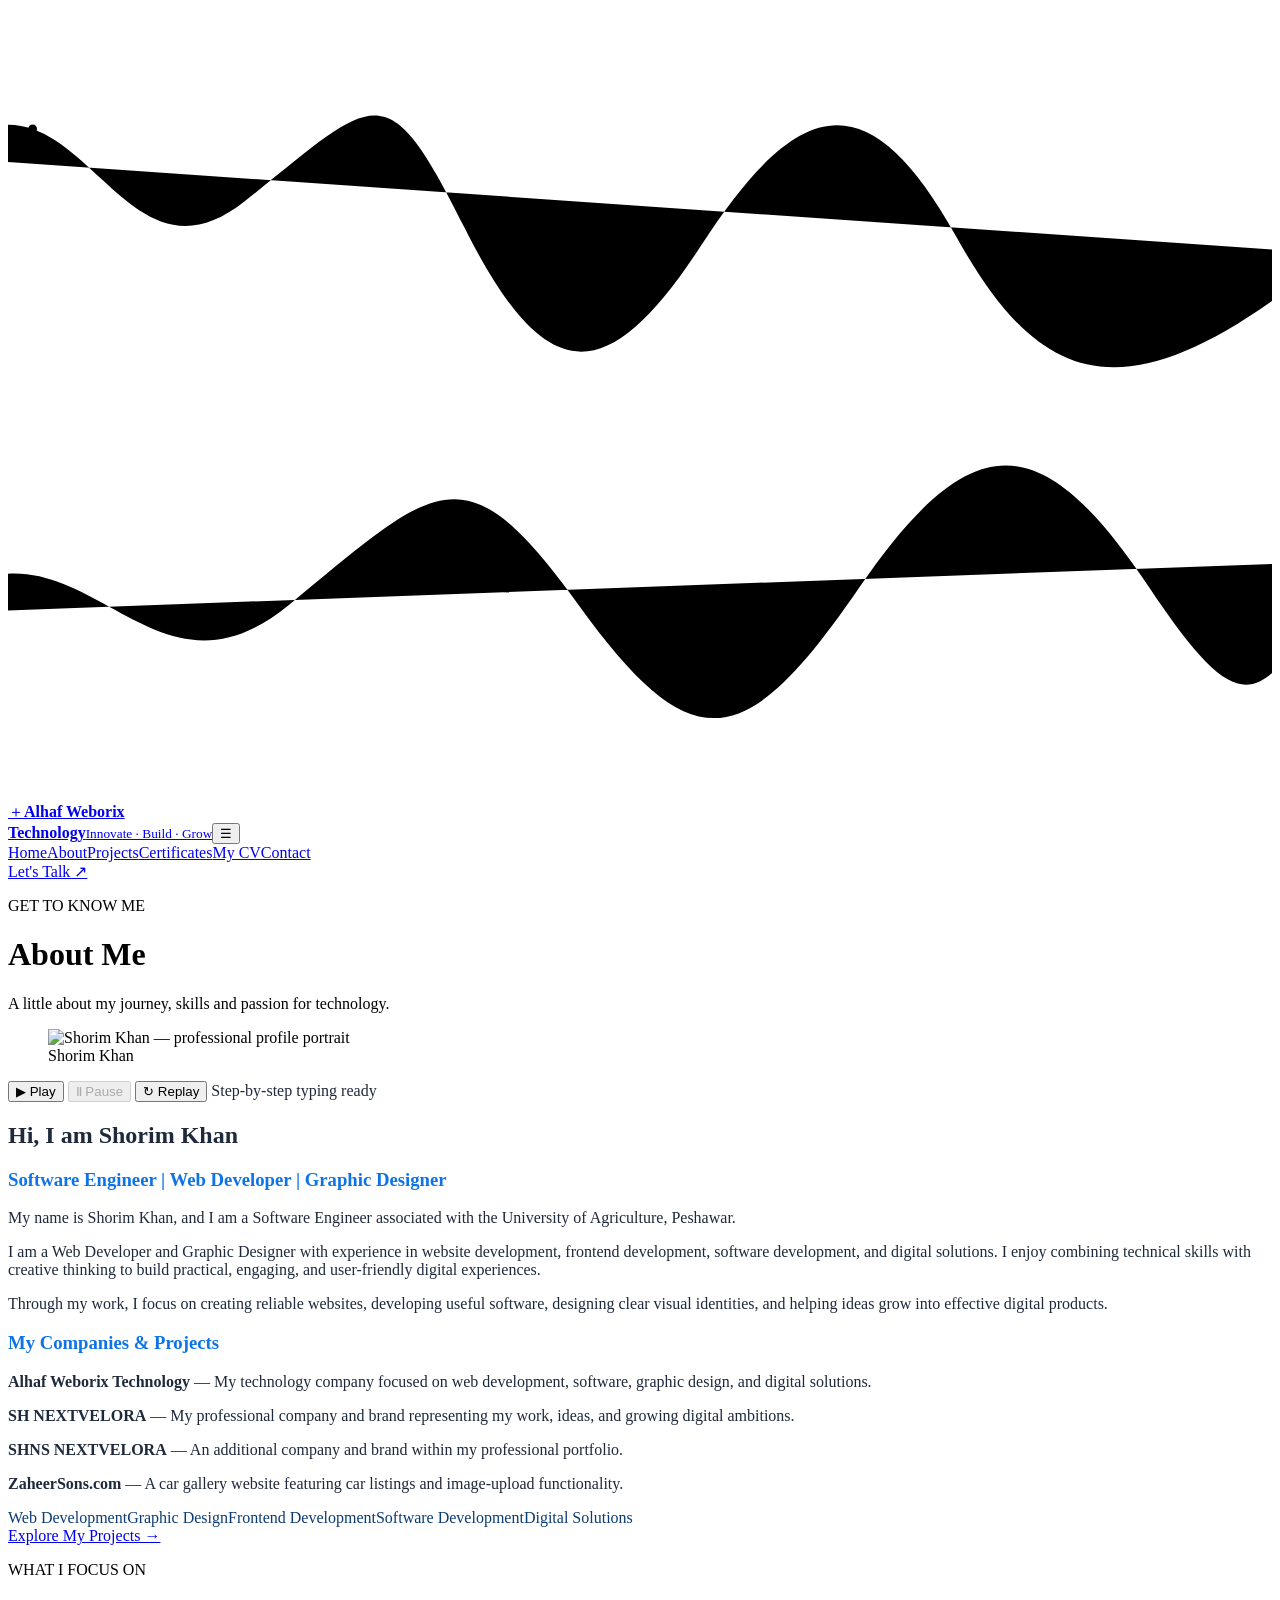
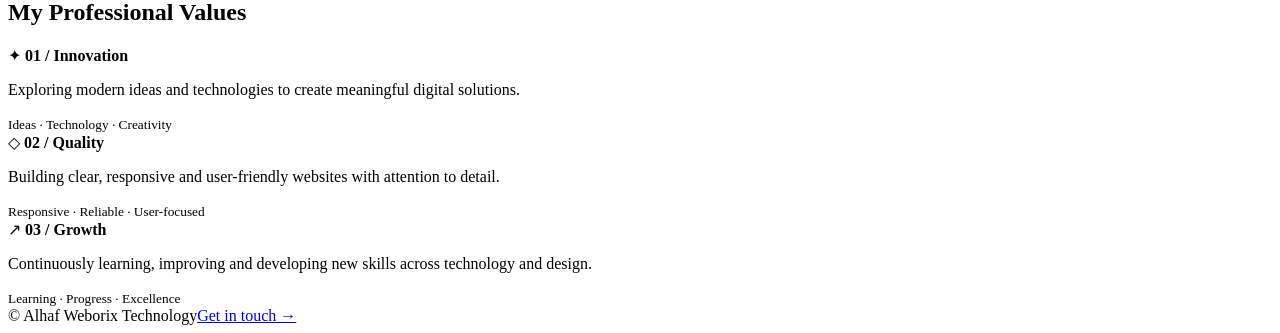
==== about.html @ 2b2b0b0f "Add files via upload" ====
<!doctype html>
<html lang="en">

<head>
  <meta charset="utf-8">
  <meta name="viewport" content="width=device-width, initial-scale=1">
  <script>
    (function () {
      var theme = 'dark';
      try {
        var params = new URLSearchParams(window.location.search);
        var fromLink = params.get('theme');
        theme = (fromLink === 'light' || fromLink === 'dark')
          ? fromLink
          : (localStorage.getItem('awt-theme') || 'dark');
        localStorage.setItem('awt-theme', theme);
      } catch (e) { }
      document.documentElement.setAttribute('data-theme', theme);
      document.documentElement.classList.toggle('theme-light', theme === 'light');
    })();
  </script>
  <title>About | Alhaf Weborix Technology</title>
  <link rel="stylesheet" href="css/style.css">
  <!-- About-page-only readability safeguard: keep all About copy visible and high-contrast. -->
  <style>
    .about-page .about-copy { color: #1e293b; }
    .about-page .about-copy .about-reveal-line { opacity: 1 !important; visibility: visible !important; }
    .about-page .about-copy h2,
    .about-page .about-copy h3,
    .about-page .about-copy p,
    .about-page .about-copy .about-narration-status,
    .about-page .about-copy .type-typed-text { color: #1e293b !important; }
    .about-page .about-copy h3 { color: #0e74e6 !important; }
    .about-page .about-copy .tag-list span { color: #0b3b75; }
  </style>
</head>

<body class="about-page">
<div class="snake-animation-overlay" aria-hidden="true">
  <svg viewBox="0 0 1440 900" preserveAspectRatio="none" xmlns="http://www.w3.org/2000/svg">
    <defs><linearGradient id="snakeGlow" x1="0" y1="0" x2="1" y2="1"><stop offset="0%" stop-color="#12d9ff"/><stop offset="52%" stop-color="#4677ff"/><stop offset="100%" stop-color="#c44cff"/></linearGradient></defs>
    <path class="snake-trail snake-trail-a" d="M-80 170 C 80 30, 120 340, 270 220 S 430 70, 520 250 S 680 440, 790 270 S 980 80, 1080 260 S 1280 470, 1510 280"/>
    <path class="snake-trail snake-trail-b" d="M-100 690 C 80 540, 150 820, 320 680 S 520 500, 650 680 S 840 850, 970 660 S 1180 480, 1300 660 S 1430 780, 1530 630"/>
    <circle class="snake-head" cx="0" cy="0" r="5"><animateMotion dur="24s" repeatCount="indefinite" path="M-80 170 C 80 30, 120 340, 270 220 S 430 70, 520 250 S 680 440, 790 270 S 980 80, 1080 260 S 1280 470, 1510 280"/></circle>
  </svg>
</div>

  <header class="site-header"><a class="brand" href="index.html"><span class="brand-logo-slot"
        title="Add your company logo"><span>＋</span></span><span><b>Alhaf Weborix<br>Technology</b><small>Innovate ·
          Build · Grow</small></span></a><button class="menu-toggle" aria-label="Open navigation">☰</button>
    <nav class="main-nav"><a href="index.html">Home</a><a class="active" href="about.html">About</a><a
        href="projects.html">Projects</a><a href="certificates.html">Certificates</a><a href="cv.html">My CV</a><a
        href="contact.html">Contact</a></nav>
    <div class="header-actions"><a class="button button-small" href="contact.html">Let's Talk ↗</a></div>
  </header>
  <main class="inner-page container">
    <div class="page-intro">
      <p class="eyebrow">GET TO KNOW ME</p>
      <h1>About <span class="gradient-text">Me</span></h1>
      <p>A little about my journey, skills and passion for technology.</p>
    </div>
    <div class="about-layout">
      <figure class="about-image-placeholder about-portrait about-photo-reveal">
        <img src="assets/image/shorim-khan-about.jpg" alt="Shorim Khan — professional profile portrait">
        <figcaption>Shorim Khan</figcaption>
      </figure>
      <div class="panel about-copy about-card-reveal">
        <div class="about-narration-bar" role="region" aria-label="About card typing and voice controls">
          <button type="button" class="button button-small" id="aboutNarrateToggle" aria-pressed="false">
            ▶ Play
          </button>
          <button type="button" class="button button-small button-outline" id="aboutNarratePause" disabled>
            Ⅱ Pause
          </button>
          <button type="button" class="button button-small button-outline" id="aboutNarrateReplay" aria-label="Replay typing and voice narration">
            ↻ Replay
          </button>
          <span class="about-narration-status" id="aboutNarrateStatus" aria-live="polite">Step-by-step typing ready</span>
        </div>
        <h2 class="about-reveal-line about-name-heading" data-type-speak style="--reveal-step: 1;">Hi, I am Shorim Khan</h2>
        <h3 class="about-reveal-line" data-type-speak style="--reveal-step: 2;">Software Engineer | Web Developer | Graphic Designer</h3>
        <p class="about-reveal-line" data-type-speak style="--reveal-step: 3;">My name is Shorim Khan, and I am a Software Engineer associated with the University of Agriculture, Peshawar.</p>
        <p class="about-reveal-line" data-type-speak style="--reveal-step: 4;">I am a Web Developer and Graphic Designer with experience in website development, frontend development, software development, and digital solutions. I enjoy combining technical skills with creative thinking to build practical, engaging, and user-friendly digital experiences.</p>
        <p class="about-reveal-line" data-type-speak style="--reveal-step: 5;">Through my work, I focus on creating reliable websites, developing useful software, designing clear visual identities, and helping ideas grow into effective digital products.</p>
        <h3 class="about-reveal-line" data-type-speak style="--reveal-step: 6;">My Companies &amp; Projects</h3>
        <p class="about-reveal-line" data-type-speak style="--reveal-step: 7;"><strong>Alhaf Weborix Technology</strong> — My technology company focused on web development, software, graphic design, and digital solutions.</p>
        <p class="about-reveal-line" data-type-speak style="--reveal-step: 8;"><strong>SH NEXTVELORA</strong> — My professional company and brand representing my work, ideas, and growing digital ambitions.</p>
        <p class="about-reveal-line" data-type-speak style="--reveal-step: 9;"><strong>SHNS NEXTVELORA</strong> — An additional company and brand within my professional portfolio.</p>
        <p class="about-reveal-line" data-type-speak style="--reveal-step: 10;"><strong>ZaheerSons.com</strong> — A car gallery website featuring car listings and image-upload functionality.</p>
        <div class="tag-list about-reveal-line" style="--reveal-step: 11;"><span>Web Development</span><span>Graphic Design</span><span>Frontend Development</span><span>Software Development</span><span>Digital Solutions</span></div>
        <a class="button about-reveal-line" style="--reveal-step: 12;" href="projects.html">Explore My Projects →</a>
      </div>
    </div>
    <section class="section-block">
      <div class="section-heading">
        <p class="eyebrow">WHAT I FOCUS ON</p>
        <h2>My Professional Values</h2>
      </div>
      <div class="value-grid">
        <article class="panel value-card">
          <span class="value-icon" aria-hidden="true">✦</span>
          <b>01 / Innovation</b>
          <p class="value-dynamic" data-value-cycle="innovation">Exploring modern ideas and technologies to create meaningful digital solutions.</p>
          <small>Ideas · Technology · Creativity</small>
        </article>
        <article class="panel value-card">
          <span class="value-icon" aria-hidden="true">◇</span>
          <b>02 / Quality</b>
          <p class="value-dynamic" data-value-cycle="quality">Building clear, responsive and user-friendly websites with attention to detail.</p>
          <small>Responsive · Reliable · User-focused</small>
        </article>
        <article class="panel value-card">
          <span class="value-icon" aria-hidden="true">↗</span>
          <b>03 / Growth</b>
          <p class="value-dynamic" data-value-cycle="growth">Continuously learning, improving and developing new skills across technology and design.</p>
          <small>Learning · Progress · Excellence</small>
        </article>
      </div>
    </section>
  </main>
  <footer class="site-footer">
    <div class="footer-bottom container"><span>© <span id="year"></span> Alhaf Weborix Technology</span><a
        href="contact.html">Get in touch →</a></div>
  </footer>
  <script src="js/config.js"></script>
  <script src="js/main.js"></script>
</body>

</html>
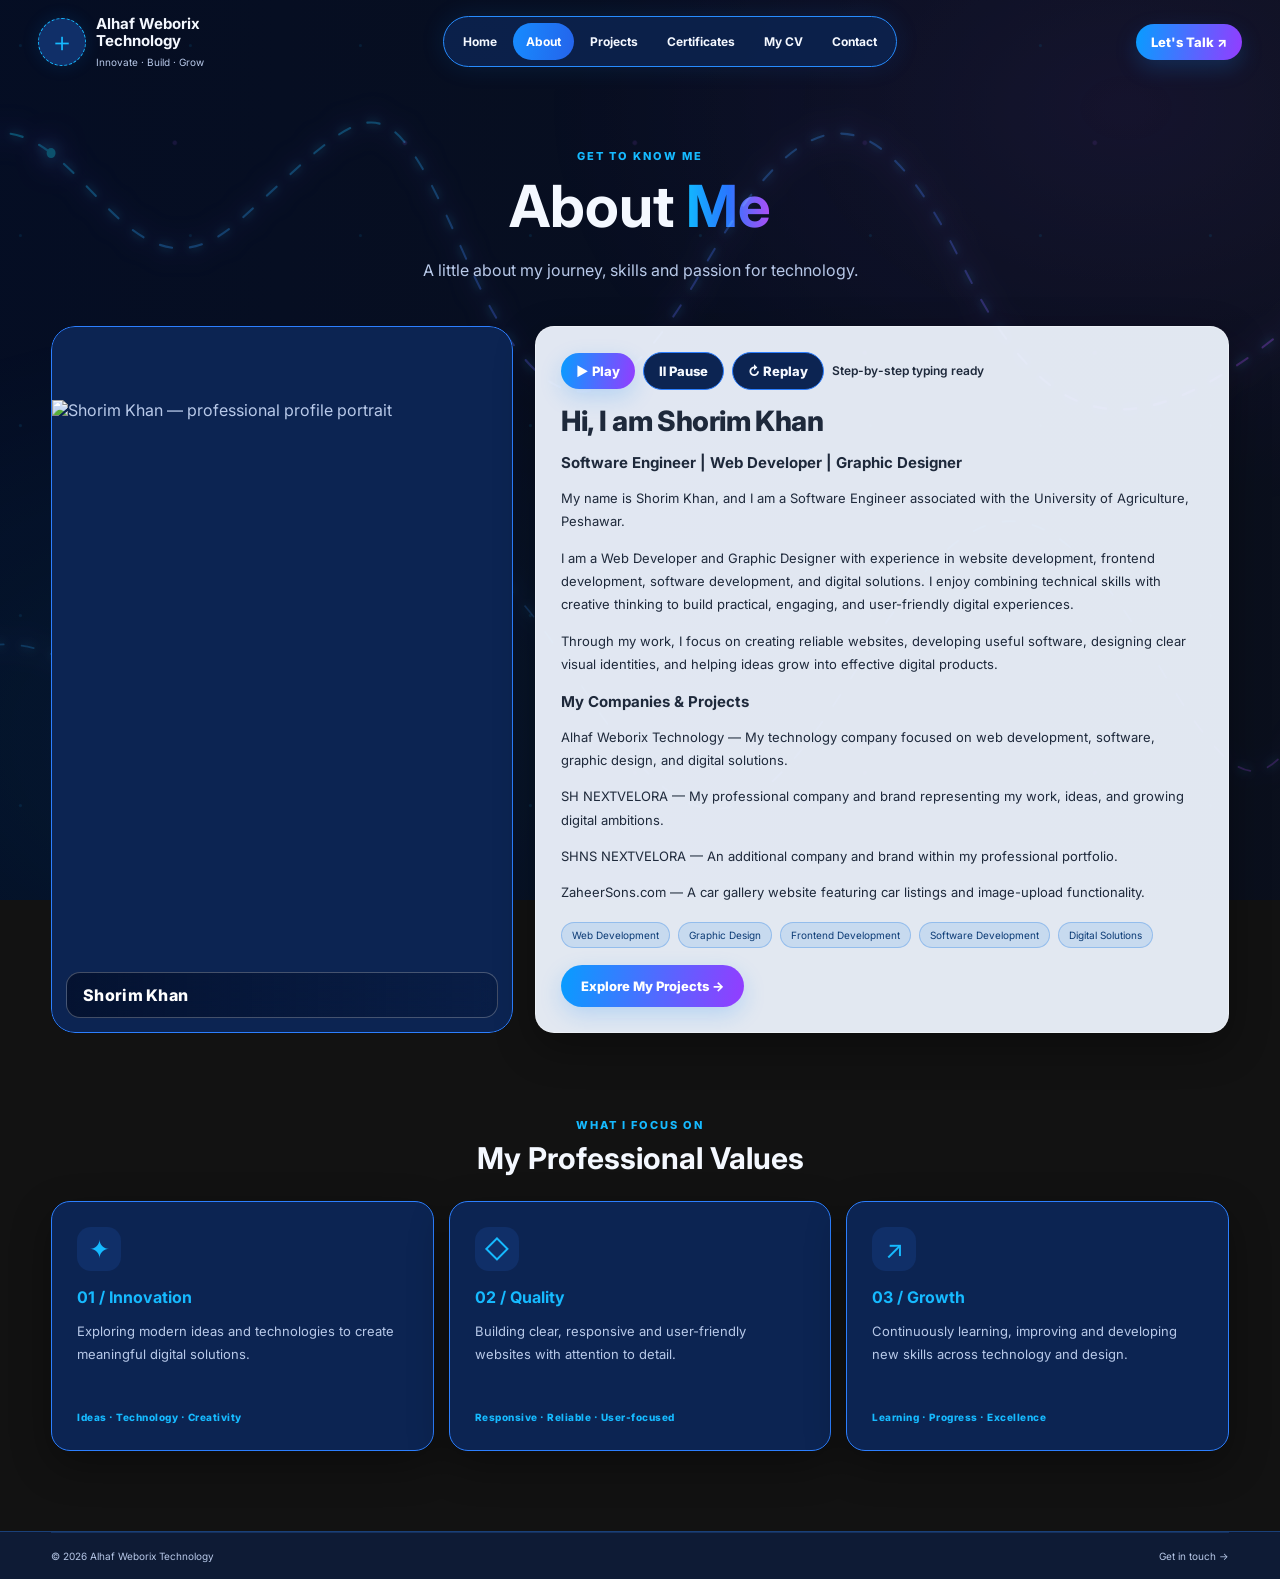
==== commit 9b004081: "Update stylesheet and script links in about.html" ====
--- a/about.html
+++ b/about.html
@@ -20,7 +20,7 @@
     })();
   </script>
   <title>About | Alhaf Weborix Technology</title>
-  <link rel="stylesheet" href="css/style.css">
+  <link rel="stylesheet" href="style.css">
   <!-- About-page-only readability safeguard: keep all About copy visible and high-contrast. -->
   <style>
     .about-page .about-copy { color: #1e293b; }
@@ -122,8 +122,8 @@
     <div class="footer-bottom container"><span>© <span id="year"></span> Alhaf Weborix Technology</span><a
         href="contact.html">Get in touch →</a></div>
   </footer>
-  <script src="js/config.js"></script>
-  <script src="js/main.js"></script>
+  <script src="config.js"></script>
+  <script src="main.js"></script>
 </body>
 
-</html>+</html>
--- a/style.css
+++ b/style.css
@@ -0,0 +1,2597 @@
+@import url('https://fonts.googleapis.com/css2?family=Inter:wght@400;500;600;700;800;900&display=swap');
+
+:root {
+  --bg: #061638;
+  --bg2: #0a2250;
+  --panel: #0c2452;
+  --panel2: #102f68;
+  --text: #f4f8ff;
+  --muted: #b8c9e9;
+  --line: #2c7fff;
+  --accent: #16baff;
+  --purple: #a855f7;
+  --shadow: 0 14px 40px #0005
+}
+
+* {
+  box-sizing: border-box
+}
+
+html {
+  scroll-behavior: smooth
+}
+
+body {
+  margin: 0;
+  background: radial-gradient(ellipse at 80% 10%, #123d83 0, transparent 35%), linear-gradient(135deg, var(--bg), #07112d 75%);
+  background-attachment: fixed;
+  color: var(--text);
+  font-family: Inter, Arial, sans-serif;
+  transition: background .3s, color .3s
+}
+
+body.light {
+  --bg: #f0f7ff;
+  --bg2: #e7f2ff;
+  --panel: #fff;
+  --panel2: #e8f3ff;
+  --text: #071b50;
+  --muted: #4b6288;
+  --line: #168cff;
+  --shadow: 0 14px 36px #235b9820;
+  background: radial-gradient(ellipse at 80% 10%, #c7eaff 0, transparent 38%), linear-gradient(135deg, #f8fbff, #eaf4ff 75%)
+}
+
+a {
+  color: inherit;
+  text-decoration: none
+}
+
+button,
+input,
+textarea {
+  font: inherit
+}
+
+.container {
+  width: min(1200px, 92%);
+  margin-inline: auto
+}
+
+.site-header {
+  width: min(1400px, 94%);
+  margin: auto;
+  padding: 16px 0;
+  display: flex;
+  align-items: center;
+  justify-content: space-between;
+  gap: 18px;
+  position: relative;
+  z-index: 10
+}
+
+.brand {
+  display: flex;
+  align-items: center;
+  gap: 10px;
+  min-width: 210px
+}
+
+.brand-logo-slot {
+  width: 48px;
+  height: 48px;
+  flex: 0 0 48px;
+  border: 1px dashed var(--accent);
+  border-radius: 50%;
+  display: grid;
+  place-items: center;
+  background: var(--panel2);
+  color: var(--accent);
+  box-shadow: 0 0 18px #168bff22
+}
+
+.brand-logo-slot span {
+  font-size: 26px;
+  line-height: 1;
+  font-weight: 500
+}
+
+.brand b {
+  display: block;
+  font-size: 15px;
+  line-height: 1.12
+}
+
+.brand small {
+  display: block;
+  color: var(--muted);
+  font-size: 10px;
+  margin-top: 6px
+}
+
+.main-nav {
+  display: flex;
+  gap: 3px;
+  padding: 6px;
+  border: 1px solid #278cff;
+  border-radius: 40px;
+  background: color-mix(in srgb, var(--panel) 85%, transparent);
+  box-shadow: 0 0 25px #168bff20
+}
+
+.main-nav a {
+  padding: 11px 13px;
+  border-radius: 28px;
+  font-size: 12px;
+  font-weight: 700
+}
+
+.main-nav a:hover,
+.main-nav a.active {
+  background: linear-gradient(100deg, #168cff, #2563eb);
+  color: white
+}
+
+.header-actions {
+  display: flex;
+  align-items: center;
+  gap: 9px
+}
+
+.theme-toggle {
+  border: 1px solid var(--line);
+  border-radius: 30px;
+  padding: 10px 13px;
+  background: var(--panel);
+  color: var(--text);
+  font-weight: 700;
+  cursor: pointer
+}
+
+.button {
+  display: inline-flex;
+  justify-content: center;
+  align-items: center;
+  gap: 12px;
+  border: 0;
+  border-radius: 30px;
+  padding: 13px 20px;
+  background: linear-gradient(100deg, #079dff, #943cff);
+  color: white;
+  font-weight: 800;
+  font-size: 13px;
+  box-shadow: 0 8px 22px #168bff35;
+  cursor: pointer
+}
+
+.button-small {
+  padding: 10px 15px
+}
+
+.button-outline {
+  border: 1px solid var(--line);
+  background: var(--panel);
+  color: var(--text);
+  box-shadow: none
+}
+
+.menu-toggle {
+  display: none;
+  border: 1px solid var(--line);
+  border-radius: 10px;
+  padding: 8px 11px;
+  background: var(--panel);
+  color: var(--text)
+}
+
+.hero {
+  min-height: 540px;
+  display: grid;
+  grid-template-columns: 1.08fr .92fr;
+  gap: 35px;
+  align-items: center;
+  padding-top: 25px;
+  padding-bottom: 28px
+}
+
+.availability {
+  display: inline-flex;
+  align-items: center;
+  gap: 9px;
+  border: 1px solid #19c9a5;
+  border-radius: 30px;
+  padding: 8px 13px;
+  color: var(--muted);
+  font-size: 11px;
+  background: var(--panel)
+}
+
+.availability i {
+  width: 9px;
+  height: 9px;
+  background: #16d87b;
+  border-radius: 50%;
+  box-shadow: 0 0 12px #16d87b
+}
+
+.eyebrow {
+  color: var(--accent);
+  font-size: 11px;
+  font-weight: 800;
+  letter-spacing: 2px;
+  margin: 20px 0 8px
+}
+
+.hero h1 {
+  font-size: clamp(42px, 5vw, 70px);
+  line-height: 1.04;
+  letter-spacing: -2.8px;
+  margin: 0
+}
+
+.gradient-text {
+  background: linear-gradient(90deg, #11baff, #2875ff, #b04df4);
+  background-clip: text;
+  color: transparent
+}
+
+.hero h2 {
+  font-size: clamp(20px, 2.4vw, 30px);
+  margin: 18px 0 12px
+}
+
+.role-pill {
+  display: inline-block;
+  background: #087ff1;
+  color: #fff;
+  border-radius: 10px;
+  padding: 5px 11px
+}
+
+.lead {
+  max-width: 550px;
+  color: var(--muted);
+  line-height: 1.7
+}
+
+.hero-actions {
+  display: flex;
+  gap: 12px;
+  margin: 22px 0
+}
+
+.tech-strip {
+  display: flex;
+  gap: 9px;
+  flex-wrap: wrap;
+  margin-top: 25px
+}
+
+.tech-placeholder {
+  display: flex;
+  align-items: center;
+  gap: 7px;
+  border: 1px solid var(--line);
+  border-radius: 12px;
+  padding: 7px 9px;
+  background: var(--panel)
+}
+
+.tech-placeholder small {
+  font-size: 10px;
+  color: var(--muted)
+}
+
+.logo-circle {
+  width: 32px;
+  height: 32px;
+  border-radius: 50%;
+  display: grid;
+  place-items: center;
+  border: 1px dashed var(--accent);
+  background: var(--panel2);
+  color: var(--accent);
+  font-weight: 900;
+  font-size: 9px
+}
+
+.asset-note {
+  font-size: 10px;
+  color: var(--muted);
+  margin-top: 9px
+}
+
+.hero-art {
+  height: 450px;
+  position: relative;
+  display: grid;
+  place-items: center;
+  isolation: isolate
+}
+
+.hero-art {
+  background: radial-gradient(circle at 52% 50%, color-mix(in srgb, var(--panel2) 55%, transparent), transparent 62%);
+  border-radius: 24px
+}
+
+.globe {
+  position: absolute;
+  right: 0;
+  top: 0;
+  width: 150px;
+  height: 150px;
+  border-radius: 50%;
+  background: radial-gradient(circle at 32% 30%, #d5f7ff, #168cff 30%, #073d9b 68%, #03133d);
+  box-shadow: inset -15px -12px 30px #00133c, 0 0 35px #148bff88;
+  overflow: visible;
+  display: grid;
+  place-items: center;
+  z-index: 3;
+  animation: globe-spin 14s linear infinite
+}
+
+.globe:before,
+.globe:after {
+  content: "";
+  position: absolute;
+  border: 1px solid #8ee7ff99;
+  border-radius: 50%;
+  inset: 12px 38px
+}
+
+.globe:after {
+  inset: 35px 10px
+}
+
+.globe-lines {
+  position: absolute;
+  inset: 0;
+  background: repeating-linear-gradient(0deg, transparent 0 22px, #8ce7ff55 23px 24px), repeating-linear-gradient(90deg, transparent 0 22px, #8ce7ff55 23px 24px);
+  border-radius: 50%
+}
+
+.globe span {
+  font-size: 42px;
+  color: #e4faff;
+  text-shadow: 0 0 15px white
+}
+
+@keyframes globe-spin {
+  from {
+    transform: rotate(0deg)
+  }
+
+  to {
+    transform: rotate(360deg)
+  }
+}
+
+.orbit {
+  position: absolute;
+  border: 1px solid #168bff66;
+  border-radius: 50%;
+  width: 430px;
+  height: 210px;
+  transform: rotate(-25deg)
+}
+
+.orbit-two {
+  transform: rotate(35deg);
+  width: 390px;
+  height: 250px
+}
+
+.floating-card {
+  position: absolute;
+  z-index: 4;
+  right: 0;
+  bottom: 15px;
+  padding: 16px 18px;
+  width: 220px;
+  border: 1px solid var(--line);
+  border-radius: 18px;
+  background: var(--panel);
+  box-shadow: var(--shadow)
+}
+
+.floating-card b,
+.floating-card small {
+  display: block
+}
+
+.skill-cycle {
+  color: var(--accent);
+  font-weight: 800;
+  margin: 12px 0;
+  min-height: 20px
+}
+
+.floating-card small {
+  color: var(--muted);
+  font-size: 10px
+}
+
+.metrics {
+  display: grid;
+  grid-template-columns: repeat(4, minmax(0, 1fr)) minmax(0, 1.7fr);
+  gap: 12px;
+  align-items: stretch
+}
+
+.metric,
+blockquote {
+  margin: 0;
+  display: flex;
+  align-items: center;
+  gap: 12px;
+  padding: 17px;
+  background: var(--panel);
+  border: 1px solid var(--line);
+  box-shadow: var(--shadow);
+  min-height: 95px
+}
+
+.metric {
+  border-radius: 16px
+}
+
+.metric-icon {
+  font-size: 27px
+}
+
+.metric strong,
+.metric small {
+  display: block
+}
+
+.metric strong {
+  font-size: 21px
+}
+
+.metric small {
+  font-size: 10px;
+  color: var(--muted);
+  margin-top: 5px
+}
+
+blockquote {
+  border-radius: 18px;
+  margin-left: 0;
+  gap: 9px
+}
+
+blockquote span {
+  font-size: 44px;
+  color: var(--accent)
+}
+
+blockquote p {
+  font-size: 12px;
+  font-weight: 700;
+  line-height: 1.5
+}
+
+blockquote cite {
+  font-size: 10px;
+  color: var(--muted);
+  white-space: nowrap
+}
+
+.home-links {
+  display: grid;
+  grid-template-columns: repeat(4, 1fr);
+  gap: 14px;
+  padding-top: 18px
+}
+
+.feature-card,
+.panel,
+.project-card,
+.certificate-card {
+  background: var(--panel);
+  border: 1px solid var(--line);
+  border-radius: 19px;
+  box-shadow: var(--shadow)
+}
+
+.feature-card {
+  padding: 20px;
+  transition: .25s
+}
+
+.feature-card:hover,
+.project-card:hover {
+  transform: translateY(-5px)
+}
+
+.feature-icon {
+  font-size: 28px;
+  color: var(--accent)
+}
+
+.feature-card h3 {
+  margin: 12px 0 8px
+}
+
+.feature-card p {
+  font-size: 12px;
+  color: var(--muted);
+  line-height: 1.6;
+  min-height: 38px
+}
+
+.feature-card b,
+.text-link {
+  color: var(--accent);
+  font-size: 11px
+}
+
+.section-block {
+  padding-top: 65px;
+  padding-bottom: 15px
+}
+
+.section-heading {
+  text-align: center;
+  margin-bottom: 25px
+}
+
+.section-heading h2 {
+  font-size: 30px;
+  margin: 5px
+}
+
+.section-heading>p:last-child {
+  color: var(--muted);
+  font-size: 13px
+}
+
+.logo-grid {
+  display: grid;
+  grid-template-columns: repeat(5, 1fr);
+  gap: 13px
+}
+
+.logo-slot {
+  display: flex;
+  align-items: center;
+  gap: 12px;
+  padding: 15px;
+  border: 1px dashed var(--line);
+  border-radius: 15px;
+  background: var(--panel)
+}
+
+.logo-circle.large {
+  width: 48px;
+  height: 48px;
+  font-size: 12px
+}
+
+.logo-slot b {
+  font-size: 12px
+}
+
+.site-footer {
+  margin-top: 65px;
+  border-top: 1px solid #348bff55;
+  background: color-mix(in srgb, var(--panel) 55%, transparent)
+}
+
+.footer-main {
+  display: grid;
+  grid-template-columns: 2fr 1fr 1fr;
+  gap: 35px;
+  padding-top: 35px;
+  padding-bottom: 30px
+}
+
+.footer-brand {
+  min-width: 0
+}
+
+.footer-main p {
+  max-width: 330px;
+  color: var(--muted);
+  font-size: 12px;
+  line-height: 1.7
+}
+
+.footer-main h4 {
+  margin: 5px 0 14px
+}
+
+.footer-main>div:not(:first-child) a {
+  display: block;
+  color: var(--muted);
+  font-size: 12px;
+  margin: 10px 0
+}
+
+.footer-bottom {
+  border-top: 1px solid #348bff33;
+  padding-top: 17px;
+  padding-bottom: 17px;
+  display: flex;
+  justify-content: space-between;
+  gap: 15px;
+  color: var(--muted);
+  font-size: 10px
+}
+
+.inner-page {
+  padding-top: 45px;
+  min-height: 60vh
+}
+
+.page-intro {
+  text-align: center;
+  margin: 15px auto 42px;
+  max-width: 760px
+}
+
+.page-intro h1 {
+  font-size: clamp(38px, 5vw, 58px);
+  margin: 8px 0
+}
+
+.page-intro>p:last-child {
+  color: var(--muted);
+  line-height: 1.7
+}
+
+.about-layout {
+  display: grid;
+  grid-template-columns: .8fr 1.2fr;
+  gap: 22px;
+  align-items: stretch
+}
+
+.about-image-placeholder {
+  min-height: 340px;
+  border: 1px dashed var(--accent);
+  border-radius: 22px;
+  background: var(--panel);
+  display: flex;
+  flex-direction: column;
+  align-items: center;
+  justify-content: center;
+  gap: 12px;
+  color: var(--muted)
+}
+
+.about-image-placeholder span {
+  width: 60px;
+  height: 60px;
+  border: 1px dashed var(--accent);
+  border-radius: 50%;
+  display: grid;
+  place-items: center;
+  font-size: 32px;
+  color: var(--accent)
+}
+
+.about-image-placeholder b {
+  font-size: 12px
+}
+
+.about-image-placeholder small {
+  font-size: 10px
+}
+
+.panel {
+  padding: 25px
+}
+
+.about-copy h2 {
+  font-size: 28px;
+  margin: 0 0 5px
+}
+
+.about-copy h3 {
+  color: var(--accent);
+  font-size: 15px
+}
+
+.about-copy p,
+.panel p {
+  color: var(--muted);
+  font-size: 13px;
+  line-height: 1.8
+}
+
+.tag-list {
+  display: flex;
+  gap: 8px;
+  flex-wrap: wrap;
+  margin: 17px 0
+}
+
+.tag-list span {
+  border: 1px solid var(--line);
+  border-radius: 20px;
+  padding: 6px 10px;
+  font-size: 10px;
+  color: var(--accent)
+}
+
+.value-grid {
+  display: grid;
+  grid-template-columns: repeat(3, 1fr);
+  gap: 15px
+}
+
+.value-grid b {
+  color: var(--accent)
+}
+
+.project-grid {
+  display: grid;
+  grid-template-columns: repeat(2, 1fr);
+  gap: 18px
+}
+
+.project-card {
+  overflow: hidden;
+  transition: .25s
+}
+
+.project-cover {
+  height: 180px;
+  display: grid;
+  place-items: center;
+  color: white;
+  font-weight: 800;
+  font-size: 12px;
+  letter-spacing: 1px
+}
+
+.cover-blue {
+  background: linear-gradient(135deg, #087ef1, #172e83)
+}
+
+.cover-purple {
+  background: linear-gradient(135deg, #6d35d8, #b14df4)
+}
+
+.cover-cyan {
+  background: linear-gradient(135deg, #08b6c9, #0754a8)
+}
+
+.cover-gold {
+  background: linear-gradient(135deg, #f59e0b, #a32df4)
+}
+
+.project-body {
+  padding: 20px
+}
+
+.project-body .eyebrow {
+  margin: 0
+}
+
+.project-body h2 {
+  font-size: 19px
+}
+
+.project-body p {
+  color: var(--muted);
+  font-size: 12px;
+  line-height: 1.7
+}
+
+.certificate-grid {
+  display: grid;
+  grid-template-columns: repeat(2, 1fr);
+  gap: 18px
+}
+
+.certificate-card {
+  padding: 16px;
+  display: grid;
+  grid-template-columns: 150px 1fr;
+  gap: 17px;
+  align-items: center
+}
+
+.certificate-slot {
+  height: 115px;
+  border: 1px dashed var(--accent);
+  border-radius: 12px;
+  display: flex;
+  flex-direction: column;
+  align-items: center;
+  justify-content: center;
+  gap: 7px;
+  color: var(--accent);
+  background: var(--panel2)
+}
+
+.certificate-slot span {
+  font-size: 27px
+}
+
+.certificate-slot b {
+  font-size: 9px
+}
+
+.certificate-card h2 {
+  font-size: 16px
+}
+
+.certificate-card p,
+.certificate-card small {
+  font-size: 11px;
+  color: var(--muted)
+}
+
+.resume {
+  max-width: 900px;
+  margin: 0 auto;
+  background: #fff;
+  color: #14264a;
+  padding: 42px 48px;
+  border-top: 7px solid #087ff1;
+  box-shadow: 0 12px 40px #18365c22
+}
+
+.resume-head {
+  display: flex;
+  align-items: center;
+  justify-content: space-between;
+  gap: 20px;
+  border-bottom: 2px solid #dce9fa;
+  padding-bottom: 20px
+}
+
+.resume-photo-slot {
+  width: 104px;
+  height: 104px;
+  flex: 0 0 104px;
+  border: 1.5px dashed #168cff;
+  border-radius: 50%;
+  display: flex;
+  flex-direction: column;
+  align-items: center;
+  justify-content: center;
+  gap: 5px;
+  background: #eef7ff;
+  color: #168cff
+}
+
+.resume-photo-slot span {
+  font-size: 30px;
+  line-height: 1
+}
+
+.resume-photo-slot small {
+  font-size: 9px;
+  font-weight: 800;
+  color: #168cff
+}
+
+.resume-name {
+  flex: 1
+}
+
+.resume-head h1 {
+  font-size: 32px;
+  margin: 0
+}
+
+.resume-head h2 {
+  font-size: 13px;
+  color: #087ff1
+}
+
+.resume-contact {
+  text-align: right;
+  font-size: 11px;
+  line-height: 1.5
+}
+
+.resume section {
+  margin-top: 22px
+}
+
+.resume section h3 {
+  font-size: 13px;
+  color: #087ff1;
+  text-transform: uppercase;
+  letter-spacing: 1px;
+  border-bottom: 1px solid #dbe8f8;
+  padding-bottom: 7px
+}
+
+.resume section p {
+  font-size: 12px;
+  line-height: 1.7
+}
+
+.resume h4 {
+  margin-bottom: 4px;
+  font-size: 12px
+}
+
+.resume small {
+  color: #536582
+}
+
+.contact-layout {
+  display: grid;
+  grid-template-columns: 1fr 1fr;
+  gap: 18px;
+  max-width: 950px;
+  margin: auto
+}
+
+.contact-panel h2 {
+  margin-top: 0
+}
+
+.contact-action {
+  display: flex;
+  align-items: center;
+  gap: 13px;
+  padding: 15px;
+  border: 1px solid var(--line);
+  border-radius: 14px;
+  margin-top: 14px;
+  background: var(--panel2)
+}
+
+.contact-action>span {
+  font-size: 25px;
+  color: var(--accent)
+}
+
+.contact-action div {
+  flex: 1
+}
+
+.contact-action b,
+.contact-action small {
+  display: block
+}
+
+.contact-action small {
+  font-size: 10px;
+  color: var(--muted);
+  margin-top: 4px
+}
+
+.contact-action strong {
+  color: var(--accent)
+}
+
+.whatsapp-action {
+  border-color: #22b76b
+}
+
+.whatsapp-action>span {
+  color: #22c76b
+}
+
+.contact-note,
+.form-help {
+  display: block;
+  color: var(--muted);
+  font-size: 10px;
+  margin-top: 15px
+}
+
+form label {
+  display: block;
+  font-size: 11px;
+  font-weight: 700;
+  margin: 13px 0
+}
+
+input,
+textarea {
+  display: block;
+  width: 100%;
+  margin-top: 7px;
+  padding: 12px;
+  border: 1px solid var(--line);
+  border-radius: 10px;
+  background: var(--bg2);
+  color: var(--text);
+  outline: none
+}
+
+textarea {
+  resize: vertical
+}
+
+@media(max-width:1050px) {
+  .site-header {
+    flex-wrap: wrap
+  }
+
+  .main-nav {
+    order: 4;
+    width: 100%;
+    justify-content: center;
+    flex-wrap: wrap
+  }
+
+  .hero {
+    grid-template-columns: 1fr
+  }
+
+  .hero-art {
+    min-height: 430px
+  }
+
+  .metrics {
+    grid-template-columns: repeat(2, 1fr)
+  }
+
+  blockquote {
+    grid-column: span 2;
+    margin: 10px 0 0
+  }
+
+  .metric:first-child,
+  .metric:nth-child(4) {
+    border-radius: 0
+  }
+
+  .home-links {
+    grid-template-columns: repeat(2, 1fr)
+  }
+
+  .logo-grid {
+    grid-template-columns: repeat(3, 1fr)
+  }
+}
+
+@media(max-width:650px) {
+  .site-header {
+    padding: 12px 0
+  }
+
+  .brand {
+    min-width: 0
+  }
+
+  .brand-logo-slot {
+    width: 40px;
+    height: 40px;
+    flex-basis: 40px
+  }
+
+  .brand b {
+    font-size: 13px
+  }
+
+  .menu-toggle {
+    display: block;
+    margin-left: auto
+  }
+
+  .main-nav {
+    display: none;
+    flex-direction: column;
+    border-radius: 14px
+  }
+
+  .main-nav.open {
+    display: flex
+  }
+
+  .main-nav a {
+    text-align: center
+  }
+
+  .header-actions .button {
+    display: none
+  }
+
+  .theme-toggle {
+    font-size: 10px;
+    padding: 9px
+  }
+
+  .hero {
+    padding-top: 20px
+  }
+
+  .hero h1 {
+    letter-spacing: -1.5px
+  }
+
+  .hero-art {
+    height: 370px;
+    min-height: 370px
+  }
+
+  .globe {
+    width: 105px;
+    height: 105px
+  }
+
+  .floating-card {
+    width: 185px;
+    right: 0
+  }
+
+  .metrics {
+    grid-template-columns: 1fr 1fr;
+    gap: 9px
+  }
+
+  .metric {
+    padding: 12px;
+    min-height: 80px
+  }
+
+  .metric-icon {
+    font-size: 22px
+  }
+
+  .metric strong {
+    font-size: 18px
+  }
+
+  .metric small {
+    font-size: 9px
+  }
+
+  blockquote {
+    grid-column: span 2;
+    padding: 10px
+  }
+
+  .home-links,
+  .project-grid,
+  .certificate-grid,
+  .value-grid,
+  .contact-layout,
+  .about-layout {
+    grid-template-columns: 1fr
+  }
+
+  .logo-grid {
+    grid-template-columns: repeat(2, 1fr)
+  }
+
+  .certificate-card {
+    grid-template-columns: 115px 1fr
+  }
+
+  .certificate-slot {
+    height: 100px
+  }
+
+  .footer-main {
+    grid-template-columns: 1fr 1fr
+  }
+
+  .footer-main>div:first-child {
+    grid-column: span 2
+  }
+
+  .footer-bottom {
+    flex-direction: column
+  }
+
+  .resume {
+    padding: 25px 20px
+  }
+
+  .resume-head {
+    display: grid;
+    grid-template-columns: 78px 1fr;
+    gap: 12px
+  }
+
+  .resume-photo-slot {
+    width: 72px;
+    height: 72px;
+    flex-basis: 72px
+  }
+
+  .resume-contact {
+    grid-column: 2;
+    text-align: left;
+    margin-top: 0
+  }
+
+  .resume-head h1 {
+    font-size: 26px
+  }
+
+  .page-intro {
+    margin-bottom: 28px
+  }
+}
+
+@media print {
+  body {
+    background: #fff !important;
+    color: #14264a !important
+  }
+
+  .site-header,
+  .site-footer,
+  .page-intro,
+  .no-print {
+    display: none !important
+  }
+
+  .inner-page {
+    padding: 0;
+    width: 100%
+  }
+
+  .resume {
+    box-shadow: none;
+    border: 0;
+    padding: 15mm;
+    max-width: none
+  }
+}
+
+
+/* GLOBAL THEME PALETTE: one Home switch controls every page */
+:root,
+html[data-theme="dark"] {
+  color-scheme: dark;
+  --bg: #061638;
+  --bg2: #0a2250;
+  --panel: #0c2452;
+  --panel2: #102f68;
+  --text: #f4f8ff;
+  --muted: #b8c9e9;
+  --line: #2c7fff;
+  --accent: #16baff;
+  --shadow: 0 14px 40px #0005;
+}
+
+html[data-theme="light"] {
+  color-scheme: light;
+  --bg: #f3f8ff;
+  --bg2: #e8f2ff;
+  --panel: #ffffff;
+  --panel2: #eaf4ff;
+  --text: #10244b;
+  --muted: #526887;
+  --line: #8abfff;
+  --accent: #087fce;
+  --shadow: 0 12px 32px #244c7718;
+}
+
+html[data-theme="light"] body,
+body.light {
+  background: radial-gradient(ellipse at 80% 10%, #d6edff 0, transparent 38%), linear-gradient(135deg, #f8fbff, #eaf4ff 75%) !important;
+  color: #10244b !important;
+}
+
+html[data-theme="light"] .site-header,
+html[data-theme="light"] .main-nav,
+html[data-theme="light"] .theme-toggle,
+html[data-theme="light"] .availability,
+html[data-theme="light"] .tech-placeholder,
+html[data-theme="light"] .metric,
+html[data-theme="light"] blockquote,
+html[data-theme="light"] .feature-card,
+html[data-theme="light"] .panel,
+html[data-theme="light"] .project-card,
+html[data-theme="light"] .certificate-card,
+html[data-theme="light"] .logo-slot,
+html[data-theme="light"] .floating-card,
+html[data-theme="light"] .contact-action,
+html[data-theme="light"] .about-image-placeholder {
+  color: var(--text);
+}
+
+html[data-theme="light"] .main-nav,
+html[data-theme="light"] .theme-toggle,
+html[data-theme="light"] .availability,
+html[data-theme="light"] .tech-placeholder,
+html[data-theme="light"] .metric,
+html[data-theme="light"] blockquote,
+html[data-theme="light"] .feature-card,
+html[data-theme="light"] .panel,
+html[data-theme="light"] .project-card,
+html[data-theme="light"] .certificate-card,
+html[data-theme="light"] .logo-slot,
+html[data-theme="light"] .floating-card,
+html[data-theme="light"] .contact-action,
+html[data-theme="light"] .about-image-placeholder {
+  background-color: var(--panel);
+  border-color: var(--line);
+  box-shadow: var(--shadow);
+}
+
+html[data-theme="light"] .site-footer {
+  background: rgba(255, 255, 255, .72);
+  border-color: #b8d9fa;
+}
+
+html[data-theme="light"] .site-footer,
+html[data-theme="light"] .site-footer a,
+html[data-theme="light"] .site-footer p,
+html[data-theme="light"] .site-footer small {
+  color: var(--muted);
+}
+
+html[data-theme="light"] input,
+html[data-theme="light"] textarea {
+  background: var(--bg2);
+  color: var(--text);
+  border-color: var(--line);
+}
+
+html[data-theme="light"] .brand b,
+html[data-theme="light"] .hero h1,
+html[data-theme="light"] .hero h2,
+html[data-theme="light"] .section-heading h2,
+html[data-theme="light"] .page-intro h1,
+html[data-theme="light"] .about-copy h2,
+html[data-theme="light"] .feature-card h3,
+html[data-theme="light"] .project-body h2,
+html[data-theme="light"] .certificate-card h2 {
+  color: var(--text);
+}
+
+html[data-theme="light"] .resume {
+  background: #fff;
+  color: #14264a;
+}
+
+
+/* FINAL GLOBAL THEME OVERRIDES — shared Home setting */
+html[data-theme="light"] body,
+html.theme-light body,
+body.light {
+  --bg: #f3f8ff !important;
+  --bg2: #e8f2ff !important;
+  --panel: #ffffff !important;
+  --panel2: #eaf4ff !important;
+  --text: #10244b !important;
+  --muted: #526887 !important;
+  --line: #8abfff !important;
+  --accent: #087fce !important;
+  --shadow: 0 12px 32px #244c7718 !important;
+  background: radial-gradient(ellipse at 80% 10%, #d6edff 0, transparent 38%), linear-gradient(135deg, #f8fbff, #eaf4ff 75%) !important;
+  background-attachment: fixed !important;
+  color: #10244b !important;
+}
+
+html[data-theme="light"] .metric,
+html[data-theme="light"] blockquote,
+html[data-theme="light"] .feature-card,
+html[data-theme="light"] .panel,
+html[data-theme="light"] .project-card,
+html[data-theme="light"] .certificate-card,
+html[data-theme="light"] .logo-slot,
+html[data-theme="light"] .floating-card,
+html[data-theme="light"] .contact-action,
+html[data-theme="light"] .about-image-placeholder,
+html[data-theme="light"] .tech-placeholder,
+html[data-theme="light"] .availability,
+html[data-theme="light"] .main-nav,
+html[data-theme="light"] .theme-toggle {
+  background: var(--panel) !important;
+  color: var(--text) !important;
+  border-color: var(--line) !important;
+}
+
+html[data-theme="light"] .site-footer {
+  background: rgba(255, 255, 255, .82) !important;
+  color: var(--muted) !important;
+}
+
+html[data-theme="light"] .site-footer a,
+html[data-theme="light"] .site-footer p,
+html[data-theme="light"] .site-footer small,
+html[data-theme="light"] .lead,
+html[data-theme="light"] .feature-card p,
+html[data-theme="light"] .metric small,
+html[data-theme="light"] blockquote cite {
+  color: var(--muted) !important;
+}
+
+html[data-theme="light"] input,
+html[data-theme="light"] textarea {
+  background: var(--bg2) !important;
+  color: var(--text) !important;
+  border-color: var(--line) !important;
+}
+
+
+/* PAGE BACKGROUNDS — page-scoped to avoid CSS collisions.
+   Home intentionally uses the same LIGHT image in both themes. */
+body.home-page {
+  background-color: #eaf4ff !important;
+  background-image: url("../assets/image/home-tech-background-light.png") !important;
+  background-position: center top !important;
+  background-size: cover !important;
+  background-repeat: no-repeat !important;
+  background-attachment: fixed !important;
+}
+
+html[data-theme="light"] body.home-page {
+  background-color: #eaf4ff !important;
+  background-image: url("../assets/image/home-tech-background-light.png") !important;
+  background-position: center top !important;
+  background-size: cover !important;
+  background-repeat: no-repeat !important;
+  background-attachment: fixed !important;
+}
+
+body.home-page .hero-art {
+  background: transparent !important;
+}
+
+body.about-page,
+body.projects-page,
+body.certificates-page,
+body.cv-page,
+body.contact-page {
+  background-position: center top !important;
+  background-size: cover !important;
+  background-repeat: no-repeat !important;
+  background-attachment: fixed !important;
+}
+
+body.about-page {
+  background-image: linear-gradient(90deg, rgba(3, 13, 38, .88), rgba(3, 13, 38, .52)), url("../assets/image/about-it-office.png") !important;
+}
+
+body.projects-page {
+  background-image: linear-gradient(90deg, rgba(3, 13, 38, .88), rgba(3, 13, 38, .58)), url("../assets/image/projects-workspace.png") !important;
+}
+
+body.certificates-page {
+  background-image: linear-gradient(90deg, rgba(3, 13, 38, .86), rgba(3, 13, 38, .54)), url("../assets/image/certificates-achievement.png") !important;
+}
+
+body.cv-page {
+  background-image: linear-gradient(90deg, rgba(3, 13, 38, .87), rgba(3, 13, 38, .55)), url("../assets/image/cv-career.png") !important;
+}
+
+body.contact-page {
+  background-image: linear-gradient(90deg, rgba(3, 13, 38, .88), rgba(3, 13, 38, .52)), url("../assets/image/contact-network.png") !important;
+}
+
+/* Light mode retains the page-specific image with a softer readability overlay. */
+html[data-theme="light"] body.about-page {
+  background-image: linear-gradient(90deg, rgba(238, 247, 255, .84), rgba(238, 247, 255, .60)), url("../assets/image/about-it-office.png") !important;
+}
+
+html[data-theme="light"] body.projects-page {
+  background-image: linear-gradient(90deg, rgba(238, 247, 255, .86), rgba(238, 247, 255, .62)), url("../assets/image/projects-workspace.png") !important;
+}
+
+html[data-theme="light"] body.certificates-page {
+  background-image: linear-gradient(90deg, rgba(248, 247, 240, .86), rgba(248, 247, 240, .62)), url("../assets/image/certificates-achievement.png") !important;
+}
+
+html[data-theme="light"] body.cv-page {
+  background-image: linear-gradient(90deg, rgba(238, 247, 255, .86), rgba(238, 247, 255, .62)), url("../assets/image/cv-career.png") !important;
+}
+
+html[data-theme="light"] body.contact-page {
+  background-image: linear-gradient(90deg, rgba(238, 247, 255, .86), rgba(238, 247, 255, .60)), url("../assets/image/contact-network.png") !important;
+}
+
+@media (max-width:768px) {
+
+  body.home-page,
+  body.about-page,
+  body.projects-page,
+  body.certificates-page,
+  body.cv-page,
+  body.contact-page {
+    background-attachment: scroll !important;
+    background-position: center top !important;
+  }
+}
+
+/* ALHAF WEBORIX - COMPACT TECH ROW */
+
+.tech-strip {
+    display: flex !important;
+    flex-wrap: nowrap !important;
+    width: 100%;
+    max-width: 680px;
+    gap: 7px;
+    align-items: center;
+    justify-content: space-between;
+    overflow: hidden;
+    box-sizing: border-box;
+    margin: 15px 0;
+}
+
+.tech-strip .tech-placeholder {
+    flex: 1 1 0 !important;
+    min-width: 0 !important;
+    width: auto !important;
+    height: 43px;
+    padding: 5px 7px;
+    box-sizing: border-box;
+
+    display: flex;
+    align-items: center;
+    justify-content: center;
+    gap: 6px;
+
+    background: rgba(255,255,255,0.92);
+    border: 1px solid #d5e5f2;
+    border-radius: 12px;
+    box-shadow: 0 3px 8px rgba(0,0,0,0.07);
+}
+
+.tech-strip .logo-circle {
+    width: 29px;
+    height: 29px;
+    min-width: 29px;
+    border-radius: 50%;
+    border: 1.5px solid #000 !important;
+
+    display: flex;
+    align-items: center;
+    justify-content: center;
+    background: #fff;
+}
+
+.tech-strip .logo-circle img {
+    width: 19px;
+    height: 19px;
+    object-fit: contain;
+}
+
+.tech-strip .tech-placeholder small {
+    font-size: 10px;
+    font-weight: 700;
+    white-space: nowrap;
+    color: #173b61;
+}
+
+@media (max-width: 600px) {
+    .tech-strip {
+        gap: 4px;
+    }
+
+    .tech-strip .tech-placeholder {
+        padding: 4px;
+        gap: 3px;
+        height: 38px;
+    }
+
+    .tech-strip .logo-circle {
+        width: 23px;
+        height: 23px;
+        min-width: 23px;
+    }
+
+    .tech-strip .logo-circle img {
+        width: 15px;
+        height: 15px;
+    }
+
+    .tech-strip .tech-placeholder small {
+        font-size: 8px;
+    }
+}
+
+
+/* =========================================================
+   ALHAF WEBORIX — RESPONSIVE REFINEMENT
+   Page-scoped and additive: preserves existing layout/animations.
+   ========================================================= */
+
+html, body {
+  width: 100%;
+  max-width: 100%;
+  overflow-x: clip;
+}
+
+body {
+  min-width: 0;
+}
+
+.container {
+  min-width: 0;
+}
+
+.site-header,
+.site-header > *,
+.hero,
+.hero-copy,
+.hero-art,
+.inner-page,
+.page-intro,
+.about-layout,
+.project-grid,
+.certificate-grid,
+.contact-layout,
+.resume {
+  min-width: 0;
+  max-width: 100%;
+}
+
+img, video, iframe {
+  max-width: 100%;
+}
+
+.hero h1,
+.hero h2,
+.page-intro h1,
+.about-copy h2,
+.resume-name h1 {
+  overflow-wrap: anywhere;
+  word-break: normal;
+}
+
+.hero h1 {
+  font-size: clamp(34px, 5vw, 70px);
+}
+
+.tech-strip {
+  min-width: 0;
+}
+
+.tech-placeholder {
+  min-width: 0;
+}
+
+.tech-placeholder small {
+  white-space: nowrap;
+}
+
+/* Keep each page's own background image responsive on small screens. */
+@media (max-width: 768px) {
+  body.home-page,
+  body.about-page,
+  body.projects-page,
+  body.certificates-page,
+  body.cv-page,
+  body.contact-page {
+    background-attachment: scroll !important;
+    background-position: center top !important;
+    background-size: cover !important;
+  }
+
+  .container {
+    width: min(100% - 28px, 1200px);
+  }
+
+  .site-header {
+    width: calc(100% - 28px);
+    padding: 10px 0;
+    gap: 8px;
+    flex-wrap: wrap;
+  }
+
+  .brand {
+    flex: 1 1 auto;
+    min-width: 0;
+    gap: 8px;
+  }
+
+  .brand-logo-slot {
+    flex: 0 0 38px;
+    width: 38px;
+    height: 38px;
+  }
+
+  .brand b {
+    font-size: 12px;
+  }
+
+  .brand small {
+    font-size: 9px;
+  }
+
+  .menu-toggle {
+    flex: 0 0 auto;
+  }
+
+  .header-actions {
+    flex: 0 0 auto;
+    gap: 5px;
+  }
+
+  .theme-toggle {
+    padding: 8px 9px;
+    font-size: 10px;
+    white-space: nowrap;
+  }
+
+  .main-nav {
+    order: 5;
+    flex: 0 0 100%;
+    width: 100%;
+    max-width: 100%;
+    box-sizing: border-box;
+  }
+
+  .hero {
+    width: calc(100% - 28px);
+    display: grid;
+    grid-template-columns: minmax(0, 1fr);
+    gap: 12px;
+    min-height: 0;
+    padding-top: 22px;
+    padding-bottom: 18px;
+  }
+
+  .hero-copy {
+    width: 100%;
+    max-width: 100%;
+  }
+
+  .hero h1 {
+    max-width: 100%;
+    font-size: clamp(32px, 8.5vw, 46px);
+    line-height: 1.08;
+    letter-spacing: -1.2px;
+  }
+
+  .hero h2 {
+    max-width: 100%;
+    font-size: clamp(17px, 4.8vw, 23px);
+    line-height: 1.35;
+    margin-top: 12px;
+  }
+
+  .lead {
+    max-width: 100%;
+    font-size: 14px;
+    line-height: 1.55;
+  }
+
+  .hero-actions {
+    flex-wrap: wrap;
+    gap: 9px;
+  }
+
+  .hero-actions .button {
+    padding: 11px 14px;
+    font-size: 12px;
+  }
+
+  /* Six technology badges fit a single compact row on phones;
+     horizontal scrolling is available only on very narrow screens. */
+  .tech-strip {
+    display: grid !important;
+    grid-template-columns: repeat(3, minmax(0, 1fr));
+    gap: 7px;
+    width: 100%;
+    max-width: 100%;
+    overflow: visible;
+    margin-top: 18px;
+  }
+
+  .tech-strip .tech-placeholder {
+    width: 100% !important;
+    min-width: 0 !important;
+    height: 39px;
+    padding: 4px 5px;
+    gap: 5px;
+    justify-content: flex-start;
+    border-radius: 10px;
+  }
+
+  .tech-strip .logo-circle {
+    width: 27px;
+    height: 27px;
+    min-width: 27px;
+    flex: 0 0 27px;
+  }
+
+  .tech-strip .logo-circle img {
+    width: 17px;
+    height: 17px;
+  }
+
+  .tech-strip .tech-placeholder small {
+    font-size: clamp(8px, 2.5vw, 10px);
+    overflow: hidden;
+    text-overflow: ellipsis;
+  }
+
+  .asset-note {
+    display: none;
+  }
+
+  .hero-art {
+    width: 100%;
+    height: 300px;
+    min-height: 300px;
+    overflow: hidden;
+  }
+
+  .orbit {
+    max-width: 95%;
+  }
+
+  .globe {
+    width: 95px;
+    height: 95px;
+    right: 12px;
+  }
+
+  .floating-card {
+    width: min(180px, 58%);
+    right: 8px;
+    bottom: 8px;
+    padding: 12px;
+  }
+
+  .metrics {
+    width: calc(100% - 28px);
+    grid-template-columns: repeat(2, minmax(0, 1fr));
+    gap: 8px;
+  }
+
+  .metric {
+    min-width: 0;
+    padding: 11px;
+  }
+
+  blockquote {
+    min-width: 0;
+    grid-column: 1 / -1;
+    flex-wrap: wrap;
+  }
+
+  .home-links {
+    width: calc(100% - 28px);
+    grid-template-columns: repeat(2, minmax(0, 1fr));
+    gap: 9px;
+  }
+
+  .feature-card {
+    min-width: 0;
+    padding: 14px;
+  }
+
+  .feature-card h3 {
+    font-size: 14px;
+  }
+
+  .feature-card p {
+    font-size: 11px;
+  }
+
+  .logo-grid {
+    grid-template-columns: repeat(2, minmax(0, 1fr));
+  }
+
+  .about-layout,
+  .project-grid,
+  .certificate-grid,
+  .value-grid,
+  .contact-layout {
+    grid-template-columns: minmax(0, 1fr);
+  }
+
+  .about-image-placeholder {
+    min-height: 220px;
+  }
+
+  .certificate-card {
+    grid-template-columns: 100px minmax(0, 1fr);
+  }
+
+  .resume-head {
+    min-width: 0;
+  }
+
+  .resume-contact p {
+    overflow-wrap: anywhere;
+  }
+
+  .footer-main {
+    grid-template-columns: repeat(2, minmax(0, 1fr));
+    gap: 20px;
+  }
+}
+
+@media (max-width: 390px) {
+  .container,
+  .site-header,
+  .hero,
+  .metrics,
+  .home-links {
+    width: calc(100% - 22px);
+  }
+
+  .hero h1 {
+    font-size: 31px;
+  }
+
+  .tech-strip {
+    gap: 5px;
+  }
+
+  .tech-strip .tech-placeholder {
+    padding: 3px;
+    gap: 3px;
+  }
+
+  .tech-strip .logo-circle {
+    width: 24px;
+    height: 24px;
+    min-width: 24px;
+    flex-basis: 24px;
+  }
+
+  .tech-strip .logo-circle img {
+    width: 15px;
+    height: 15px;
+  }
+
+  .tech-strip .tech-placeholder small {
+    font-size: 8px;
+  }
+}
+
+@media (max-width: 340px) {
+  .tech-strip {
+    grid-template-columns: repeat(2, minmax(0, 1fr));
+  }
+
+  .header-actions {
+    margin-left: auto;
+  }
+}
+
+
+/* =========================================================
+   NOV 2026 PORTFOLIO POLISH — ABOUT / CERTIFICATES / CV
+   Additive, page-scoped styles to preserve existing sections.
+   ========================================================= */
+
+/* About portrait: use the supplied real photo without changing facial features. */
+.about-page .about-portrait {
+  position: relative;
+  margin: 0;
+  min-height: 420px;
+  overflow: hidden;
+  border: 1px solid var(--line);
+  border-radius: 24px;
+  background: var(--panel);
+  box-shadow: var(--shadow);
+}
+.about-page .about-portrait img {
+  display: block;
+  width: 100%;
+  height: 100%;
+  min-height: 420px;
+  max-height: 560px;
+  object-fit: cover;
+  object-position: center 24%;
+}
+.about-page .about-portrait figcaption {
+  position: absolute;
+  inset: auto 14px 14px;
+  padding: 12px 16px;
+  border: 1px solid rgba(255,255,255,.25);
+  border-radius: 14px;
+  color: #fff;
+  font-weight: 800;
+  letter-spacing: .3px;
+  background: linear-gradient(90deg, rgba(3,15,42,.82), rgba(3,15,42,.28));
+  backdrop-filter: blur(10px);
+}
+.about-page .value-card {
+  position: relative;
+  overflow: hidden;
+  min-height: 225px;
+  transition: transform .35s ease, border-color .35s ease, box-shadow .35s ease;
+  animation: valueCardEnter .7s both;
+}
+.about-page .value-card:nth-child(2) { animation-delay: .12s; }
+.about-page .value-card:nth-child(3) { animation-delay: .24s; }
+.about-page .value-card:hover {
+  transform: translateY(-7px);
+  border-color: var(--accent);
+  box-shadow: 0 18px 42px rgba(0,105,220,.18);
+}
+.about-page .value-icon {
+  display: grid;
+  place-items: center;
+  width: 44px;
+  height: 44px;
+  margin-bottom: 16px;
+  border-radius: 14px;
+  color: var(--accent);
+  background: var(--panel2);
+  font-size: 25px;
+}
+.about-page .value-card b { display: block; margin-bottom: 9px; }
+.about-page .value-card p {
+  min-height: 72px;
+  transition: opacity .25s ease, transform .25s ease;
+}
+.about-page .value-card p.is-changing {
+  opacity: 0;
+  transform: translateY(7px);
+}
+.about-page .value-card small {
+  display: inline-block;
+  color: var(--accent);
+  font-size: 10px;
+  font-weight: 800;
+  letter-spacing: .5px;
+}
+@keyframes valueCardEnter {
+  from { opacity: 0; transform: translateY(18px); }
+  to { opacity: 1; transform: translateY(0); }
+}
+
+/* Eight large, consistent certificate image cards. */
+.certificates-page .certificate-upload-note {
+  margin: 0 0 20px;
+  padding: 13px 16px;
+  border: 1px solid var(--line);
+  border-radius: 13px;
+  color: var(--muted);
+  background: var(--panel);
+  font-size: 12px;
+  line-height: 1.7;
+}
+.certificates-page .certificate-upload-note code {
+  color: var(--accent);
+  font-weight: 800;
+}
+.certificates-page .certificate-grid-modern {
+  grid-template-columns: repeat(2, minmax(0, 1fr));
+  align-items: stretch;
+  gap: 22px;
+}
+.certificates-page .certificate-card-modern {
+  display: flex;
+  flex-direction: column;
+  align-items: stretch;
+  gap: 0;
+  padding: 14px;
+  overflow: hidden;
+  transition: transform .3s ease, border-color .3s ease, box-shadow .3s ease;
+}
+.certificates-page .certificate-card-modern:hover {
+  transform: translateY(-5px);
+  border-color: var(--accent);
+  box-shadow: 0 18px 42px rgba(0,105,220,.16);
+}
+.certificates-page .certificate-image-frame {
+  position: relative;
+  display: grid;
+  place-items: center;
+  width: 100%;
+  height: auto;
+  min-height: 220px;
+  aspect-ratio: 1.414 / 1;
+  overflow: hidden;
+  border: 1px dashed var(--accent);
+  border-radius: 14px;
+  background:
+    radial-gradient(circle at 20% 20%, rgba(0,130,255,.12), transparent 42%),
+    linear-gradient(135deg, var(--panel2), var(--panel));
+}
+.certificates-page .certificate-image-frame img {
+  display: none;
+  width: 100%;
+  height: 100%;
+  position: absolute;
+  inset: 0;
+  object-fit: contain;
+  padding: 8px;
+  box-sizing: border-box;
+  background: #fff;
+}
+.certificates-page .certificate-image-frame.has-image img { display: block; }
+.certificates-page .certificate-image-frame.has-image .certificate-empty { display: none; }
+.certificates-page .certificate-empty {
+  display: flex;
+  flex-direction: column;
+  align-items: center;
+  justify-content: center;
+  gap: 9px;
+  padding: 20px;
+  color: var(--muted);
+  text-align: center;
+}
+.certificates-page .certificate-empty span {
+  display: grid;
+  place-items: center;
+  width: 48px;
+  height: 48px;
+  border: 1px dashed var(--accent);
+  border-radius: 50%;
+  color: var(--accent);
+  font-size: 28px;
+}
+.certificates-page .certificate-empty b {
+  color: var(--accent);
+  font-size: 11px;
+  letter-spacing: 1px;
+}
+.certificates-page .certificate-empty small {
+  font-size: 10px;
+}
+.certificates-page .certificate-number {
+  position: absolute;
+  top: 12px;
+  left: 12px;
+  z-index: 2;
+  display: grid;
+  place-items: center;
+  width: 34px;
+  height: 34px;
+  border-radius: 10px;
+  color: #fff;
+  background: linear-gradient(135deg, #087ff1, #5436ce);
+  font-size: 11px;
+  font-weight: 900;
+  box-shadow: 0 5px 14px rgba(0,0,0,.2);
+}
+.certificates-page .certificate-details { padding: 17px 5px 5px; }
+.certificates-page .certificate-kicker {
+  margin: 0 0 7px;
+  color: var(--accent);
+  font-size: 9px;
+  font-weight: 900;
+  letter-spacing: 1.2px;
+}
+.certificates-page .certificate-card h2 {
+  margin: 0 0 7px;
+  font-size: clamp(16px, 1.7vw, 20px);
+}
+.certificates-page .certificate-card p:not(.certificate-kicker) {
+  margin: 0 0 6px;
+  font-size: 12px;
+}
+.certificates-page .certificate-card small { font-size: 10px; }
+
+/* CV download controls. */
+.cv-page .cv-actions { display: flex; flex-wrap: wrap; gap: 8px; }
+.cv-page .button-outline {
+  color: var(--accent);
+  background: transparent;
+  border: 1px solid var(--accent);
+}
+@media (max-width: 768px) {
+  .about-page .about-layout { grid-template-columns: minmax(0, 1fr); }
+  .about-page .about-portrait { min-height: 0; max-height: none; }
+  .about-page .about-portrait img {
+    min-height: 0;
+    height: auto;
+    max-height: 560px;
+    aspect-ratio: 4 / 5;
+    object-position: center 22%;
+  }
+  .about-page .value-grid { grid-template-columns: minmax(0, 1fr); }
+  .about-page .value-card { min-height: 0; }
+  .about-page .value-card p { min-height: 0; }
+  .certificates-page .certificate-grid-modern { grid-template-columns: minmax(0, 1fr); }
+  .certificates-page .certificate-image-frame { min-height: 190px; }
+  .cv-page .cv-actions { width: 100%; }
+}
+@media (prefers-reduced-motion: reduce) {
+  .about-page .value-card,
+  .certificates-page .certificate-card-modern { animation: none; transition: none; }
+}
+
+.cv-page .resume-photo-filled { overflow: hidden; border: 0; padding: 0; }
+.cv-page .resume-photo-filled img { width: 100%; height: 100%; object-fit: cover; object-position: center 20%; border-radius: 50%; }
+
+
+
+/* Final 2026 refinements: featured project slider, certificate layout and CV. */
+.projects-page .project-slider {
+  max-width: 1080px;
+  margin: 10px auto 56px;
+  padding: clamp(14px, 3vw, 28px);
+  border: 1px solid var(--line, rgba(120,160,210,.25));
+  border-radius: 24px;
+  background: var(--panel, rgba(12,30,58,.72));
+  box-shadow: 0 22px 60px rgba(0,0,0,.16);
+}
+.project-slider-viewport { position: relative; min-height: 390px; }
+.project-slide {
+  display: none;
+  grid-template-columns: minmax(0, 1.08fr) minmax(0, .92fr);
+  gap: clamp(20px, 4vw, 42px);
+  align-items: center;
+  animation: projectSlideIn .45s ease both;
+}
+.project-slide.is-active { display: grid; }
+.project-slide-image {
+  display: block; min-width: 0; overflow: hidden; border-radius: 18px;
+  background: var(--panel2, #102c50); aspect-ratio: 16 / 10;
+}
+.project-slide-image img {
+  display: block; width: 100%; height: 100%; object-fit: cover;
+  transition: transform .55s ease;
+}
+.project-slide-image:hover img { transform: scale(1.035); }
+.project-slide-content { min-width: 0; padding: 8px 2px; }
+.project-slide-content h2 { font-size: clamp(23px, 3vw, 34px); line-height: 1.2; margin: 8px 0 14px; }
+.project-slide-content > p:not(.eyebrow) { color: var(--muted); line-height: 1.8; }
+.project-view-link.is-unconfigured { opacity: .7; cursor: not-allowed; }
+.project-slider-controls { display: flex; align-items: center; justify-content: space-between; gap: 16px; margin-top: 22px; }
+.project-dots { display: flex; align-items: center; justify-content: center; gap: 10px; }
+.project-dot {
+  width: 11px; height: 11px; padding: 0; border: 0; border-radius: 50%;
+  background: var(--muted, #8795aa); opacity: .55; cursor: pointer; transition: .2s ease;
+}
+.project-dot.is-active { width: 28px; border-radius: 20px; opacity: 1; background: var(--accent, #168cff); }
+.project-slider-hint { margin: 12px 0 0; color: var(--muted); font-size: 11px; text-align: center; }
+.certificate-intro { display: grid; grid-template-columns: minmax(160px, 260px) 1fr; align-items: center; gap: 26px; }
+.certificate-intro > img { width: 100%; aspect-ratio: 16 / 9; object-fit: cover; border-radius: 16px; box-shadow: 0 12px 30px rgba(0,0,0,.18); }
+.certificates-page .certificate-grid-modern { grid-template-columns: repeat(2, minmax(0,1fr)); gap: 24px; }
+.certificates-page .certificate-card-modern { min-width: 0; }
+.certificates-page .certificate-image-frame { min-height: 260px; aspect-ratio: 1.414 / 1; }
+.certificates-page .certificate-image-frame img { object-fit: contain; }
+.certificates-page .certificate-details { padding: 16px 6px 5px; }
+.certificates-page .certificate-details h2 { font-size: 18px; overflow-wrap: anywhere; }
+.resume-updated { line-height: 1.55; }
+.resume-updated .resume-name h2 { line-height: 1.5; }
+.resume-updated .resume-name > p { margin: 4px 0; font-size: 12px; color: #536582; }
+.resume-updated .resume-contact p { margin: 4px 0; overflow-wrap: anywhere; }
+.resume-updated section ul { margin: 8px 0 0; padding-left: 20px; columns: 2; column-gap: 28px; }
+.resume-updated section li { margin: 4px 0; break-inside: avoid; font-size: 12px; }
+.resume-updated .resume-note { color: #536582; font-style: italic; font-size: 10px; }
+@keyframes projectSlideIn { from { opacity: 0; transform: translateY(8px); } to { opacity: 1; transform: translateY(0); } }
+@media (max-width: 760px) {
+  .project-slider-viewport { min-height: 0; }
+  .project-slide.is-active { grid-template-columns: 1fr; gap: 18px; }
+  .project-slide-image { aspect-ratio: 16 / 9; }
+  .project-slide-content h2 { font-size: 25px; }
+  .project-slider-controls { flex-wrap: wrap; }
+  .project-slider-controls .button { padding: 10px 12px; font-size: 12px; }
+  .project-dots { order: 3; width: 100%; }
+  .certificate-intro { grid-template-columns: 1fr; gap: 14px; }
+  .certificate-intro > img { max-width: 100%; aspect-ratio: 16 / 7; }
+  .certificates-page .certificate-grid-modern { grid-template-columns: 1fr; }
+  .certificates-page .certificate-image-frame { min-height: 190px; }
+  .resume { padding: 24px 20px; }
+  .resume-updated .resume-head { flex-wrap: wrap; justify-content: flex-start; }
+  .resume-updated .resume-contact { width: 100%; text-align: left; }
+  .resume-updated section ul { columns: 1; }
+}
+@media (prefers-reduced-motion: reduce) {
+  .project-slide { animation: none !important; }
+  .project-slide-image img, .project-dot, .certificate-card-modern { transition: none !important; }
+}
+@media print {
+  .cv-page .site-header, .cv-page .site-footer, .cv-page .page-intro, .cv-page .header-actions { display: none !important; }
+  .cv-page .inner-page { width: 100%; max-width: none; margin: 0; padding: 0; }
+  .cv-page .resume { max-width: none; box-shadow: none; border-top-width: 4px; padding: 18px 24px; }
+  .cv-page .resume section { margin-top: 12px; }
+  .cv-page .resume-updated section ul { columns: 2; }
+}
+
+
+/* =========================================================
+   GLOBE IMAGE REPLACEMENT & ABOUT PROFILE REVEAL ANIMATION
+   ========================================================= */
+
+/* 1. Custom Globe Image in Exact Original Position */
+.globe {
+  background: transparent;
+  box-shadow: 0 0 32px rgba(20, 139, 255, 0.35);
+  animation: globe-spin 28s linear infinite;
+}
+
+.globe:before,
+.globe:after {
+  display: none;
+}
+
+.globe-img {
+  width: 145%;
+  height: 145%;
+  object-fit: contain;
+  border-radius: 0;
+  display: block;
+  position: relative;
+  z-index: 2;
+  filter: drop-shadow(0 0 18px #168bff77);
+  animation: globe-image-turn 36s linear infinite;
+}
+
+@keyframes globe-image-turn {
+  from { transform: rotate(0deg); }
+  to { transform: rotate(360deg); }
+}
+
+/* 2. About Page Profile Photo & Line-by-Line Card Reveal */
+.about-page .about-name-heading {
+  font-weight: 800;
+  color: #000000;
+  letter-spacing: -0.02em;
+}
+
+/* Ensure crisp contrast when Dark Theme is active */
+html[data-theme="dark"] .about-page .about-copy.about-card-reveal {
+  background: rgba(240, 246, 255, 0.94);
+  border-color: rgba(255, 255, 255, 0.35);
+}
+
+html[data-theme="dark"] .about-page .about-copy.about-card-reveal p {
+  color: #1e293b;
+}
+
+html[data-theme="dark"] .about-page .about-copy.about-card-reveal .tag-list span {
+  background: rgba(14, 116, 230, 0.12);
+  color: #0b3b75;
+  border-color: rgba(14, 116, 230, 0.28);
+}
+
+.about-page .about-photo-reveal {
+  animation: aboutPhotoEnter 0.85s cubic-bezier(0.22, 1, 0.36, 1) both;
+}
+
+.about-page .about-card-reveal {
+  animation: aboutCardEnter 0.75s cubic-bezier(0.22, 1, 0.36, 1) 0.1s both;
+}
+
+.about-page .about-reveal-line {
+  opacity: 0;
+  animation: aboutLineReveal 0.65s cubic-bezier(0.22, 1, 0.36, 1) forwards;
+  animation-delay: calc(0.18s + (var(--reveal-step, 1) * 0.13s));
+}
+
+@keyframes aboutPhotoEnter {
+  from {
+    opacity: 0;
+    transform: translateX(-24px) scale(0.98);
+  }
+  to {
+    opacity: 1;
+    transform: translateX(0) scale(1);
+  }
+}
+
+@keyframes aboutCardEnter {
+  from {
+    opacity: 0;
+    transform: translateX(24px);
+  }
+  to {
+    opacity: 1;
+    transform: translateX(0);
+  }
+}
+
+@keyframes aboutLineReveal {
+  from {
+    opacity: 0;
+    transform: translateY(14px);
+  }
+  to {
+    opacity: 1;
+    transform: translateY(0);
+  }
+}
+
+/* 3. Accessibility: Respect Reduced Motion Preferences */
+@media (prefers-reduced-motion: reduce) {
+  .globe {
+    animation: none !important;
+  }
+
+  .about-page .about-photo-reveal,
+  .about-page .about-card-reveal,
+  .about-page .about-reveal-line {
+    animation: none !important;
+    opacity: 1 !important;
+    transform: none !important;
+  }
+}
+
+
+/* =========================================================
+   V2 ABOUT PORTRAIT VIDEO ENTRANCE & STEP-BY-STEP TYPING + VOICE
+   ========================================================= */
+.about-page .about-portrait.about-photo-reveal {
+  animation: aboutVideoEntranceSettle 1.35s cubic-bezier(0.16, 1, 0.3, 1) both;
+}
+
+.about-page .about-portrait.about-photo-reveal::after {
+  content: "";
+  position: absolute;
+  inset: 0;
+  background: linear-gradient(115deg, transparent 22%, rgba(255, 255, 255, 0.28) 50%, transparent 78%);
+  transform: translateX(-130%);
+  animation: aboutPortraitSheenOnce 1.45s cubic-bezier(0.22, 1, 0.36, 1) 0.12s forwards;
+  pointer-events: none;
+}
+
+.about-page .about-portrait:hover::after {
+  animation: none;
+  transform: translateX(130%);
+  transition: transform 0.8s cubic-bezier(0.22, 1, 0.36, 1);
+}
+
+.about-page .about-portrait:hover {
+  border-color: var(--accent);
+  box-shadow: 0 20px 48px rgba(0, 105, 220, 0.24);
+}
+
+.about-page .about-portrait img {
+  transition: transform 0.65s cubic-bezier(0.22, 1, 0.36, 1);
+}
+
+.about-page .about-portrait:hover img {
+  transform: scale(1.025);
+}
+
+@keyframes aboutVideoEntranceSettle {
+  0% {
+    opacity: 0;
+    transform: translate3d(-44px, 24px, 0) scale(1.08);
+    filter: blur(5px) brightness(0.82);
+    clip-path: inset(0 0 18% 0 round 24px);
+  }
+  55% {
+    opacity: 1;
+    transform: translate3d(4px, -2px, 0) scale(1.015);
+    filter: blur(0px) brightness(1.03);
+    clip-path: inset(0 0 0 0 round 24px);
+  }
+  100% {
+    opacity: 1;
+    transform: translate3d(0, 0, 0) scale(1);
+    filter: blur(0px) brightness(1);
+    clip-path: inset(0 0 0 0 round 24px);
+  }
+}
+
+@keyframes aboutPortraitSheenOnce {
+  0% {
+    transform: translateX(-130%);
+  }
+  70% {
+    transform: translateX(130%);
+  }
+  100% {
+    transform: translateX(130%);
+  }
+}
+
+.about-page .about-narration-bar {
+  display: flex;
+  flex-wrap: wrap;
+  align-items: center;
+  gap: 8px;
+  margin-bottom: 14px;
+}
+
+.about-page .about-narration-status {
+  font-size: 12px;
+  font-weight: 600;
+  color: #334155;
+}
+
+.about-page .about-reveal-line.is-typing-target {
+  opacity: 1 !important;
+  animation: none !important;
+  transform: none !important;
+}
+
+.about-page .type-typed-text {
+  color: inherit;
+}
+
+.about-page .type-caret {
+  display: inline-block;
+  width: 2px;
+  height: 1.05em;
+  margin-left: 2px;
+  vertical-align: -0.1em;
+  background: #0e74e6;
+  animation: aboutCaretBlink 0.78s steps(1, end) infinite;
+}
+
+@keyframes aboutCaretBlink {
+  0%, 49% { opacity: 1; }
+  50%, 100% { opacity: 0; }
+}
+
+@media (prefers-reduced-motion: reduce) {
+  .about-page .about-portrait.about-photo-reveal,
+  .about-page .about-portrait.about-photo-reveal::after,
+  .about-page .about-portrait img,
+  .about-page .type-caret {
+    animation: none !important;
+    transition: none !important;
+    transform: none !important;
+    filter: none !important;
+    clip-path: none !important;
+    opacity: 1 !important;
+  }
+}
+
+/* GitHub Pages-ready page backgrounds: home keeps its original hero styling. */
+body.about-page,
+body.projects-page,
+body.certificates-page,
+body.cv-page,
+body.contact-page {
+  background-repeat: no-repeat, no-repeat;
+  background-position: center top, center center;
+  background-size: cover, cover;
+  background-attachment: fixed, fixed;
+}
+body.about-page { background-image: linear-gradient(135deg, rgba(4,14,38,.94), rgba(5,23,57,.78)), url('../assets/image/about-it-office.png'); }
+body.projects-page { background-image: linear-gradient(135deg, rgba(4,14,38,.94), rgba(5,23,57,.78)), url('../assets/image/projects-workspace.png'); }
+body.certificates-page { background-image: linear-gradient(135deg, rgba(4,14,38,.94), rgba(5,23,57,.78)), url('../assets/image/certificates-achievement.png'); }
+body.cv-page { background-image: linear-gradient(135deg, rgba(4,14,38,.94), rgba(5,23,57,.78)), url('../assets/image/cv-career.png'); }
+body.contact-page { background-image: linear-gradient(135deg, rgba(4,14,38,.94), rgba(5,23,57,.78)), url('../assets/image/contact-network.png'); }
+body.light.about-page { background-image: linear-gradient(135deg, rgba(239,248,255,.92), rgba(239,248,255,.72)), url('../assets/image/about-it-office.png'); }
+body.light.projects-page { background-image: linear-gradient(135deg, rgba(239,248,255,.92), rgba(239,248,255,.72)), url('../assets/image/projects-workspace.png'); }
+body.light.certificates-page { background-image: linear-gradient(135deg, rgba(239,248,255,.92), rgba(239,248,255,.72)), url('../assets/image/certificates-achievement.png'); }
+body.light.cv-page { background-image: linear-gradient(135deg, rgba(239,248,255,.92), rgba(239,248,255,.72)), url('../assets/image/cv-career.png'); }
+body.light.contact-page { background-image: linear-gradient(135deg, rgba(239,248,255,.92), rgba(239,248,255,.72)), url('../assets/image/contact-network.png'); }
+@media (max-width: 760px) {
+  body.about-page, body.projects-page, body.certificates-page, body.cv-page, body.contact-page { background-attachment: scroll, scroll; }
+}
+
+
+/* GitHub Pages polish: subtle animated space ambience on inner pages only.
+   The original page-specific backgrounds and content remain in place. */
+body:not(.home-page) {
+  position: relative;
+  isolation: isolate;
+  background-attachment: fixed;
+}
+body:not(.home-page)::before {
+  content: "";
+  position: fixed;
+  inset: 0;
+  z-index: -1;
+  pointer-events: none;
+  opacity: .42;
+  background:
+    radial-gradient(circle at 12% 24%, rgba(22,186,255,.24) 0 1px, transparent 2px),
+    radial-gradient(circle at 76% 68%, rgba(168,85,247,.28) 0 1.5px, transparent 3px),
+    radial-gradient(ellipse at 18% 82%, rgba(22,186,255,.16), transparent 42%),
+    radial-gradient(ellipse at 88% 12%, rgba(168,85,247,.18), transparent 38%);
+  background-size: 170px 190px, 230px 210px, 100% 100%, 100% 100%;
+  animation: inner-space-drift 24s ease-in-out infinite alternate;
+}
+@keyframes inner-space-drift {
+  from { transform: translate3d(-8px, 0, 0); filter: hue-rotate(0deg); }
+  to { transform: translate3d(10px, -14px, 0); filter: hue-rotate(18deg); }
+}
+@media (prefers-reduced-motion: reduce) {
+  body:not(.home-page)::before,
+  .globe,
+  .globe-img {
+    animation-duration: 0.001ms !important;
+    animation-iteration-count: 1 !important;
+  }
+}
+
+
+/* Animated snake-like neon trail overlay — decorative, non-interactive, all pages */
+.snake-animation-overlay {
+  position: fixed; inset: 0; width: 100%; height: 100vh;
+  pointer-events: none; overflow: hidden; z-index: 0;
+  opacity: .34; mix-blend-mode: screen;
+}
+.snake-animation-overlay svg { width: 100%; height: 100%; display: block; }
+.snake-trail {
+  fill: none; stroke: url(#snakeGlow); stroke-width: 2.2;
+  stroke-linecap: round; stroke-dasharray: 14 20;
+  filter: drop-shadow(0 0 5px #24cfff) drop-shadow(0 0 12px #7c42ff);
+  animation: snakeTrailFlow 16s linear infinite;
+}
+.snake-trail-b { stroke-width: 1.8; opacity: .72; animation-duration: 22s; animation-direction: reverse; }
+.snake-head { fill: #19d9ff; filter: drop-shadow(0 0 8px #19d9ff) drop-shadow(0 0 15px #a13cff); }
+@keyframes snakeTrailFlow { from { stroke-dashoffset: 0; } to { stroke-dashoffset: -340; } }
+@media (prefers-reduced-motion: reduce) {
+  .snake-trail { animation: none; stroke-dasharray: 8 22; }
+  .snake-head { display: none; }
+}
+@media (max-width: 768px) { .snake-animation-overlay { opacity: .22; } }
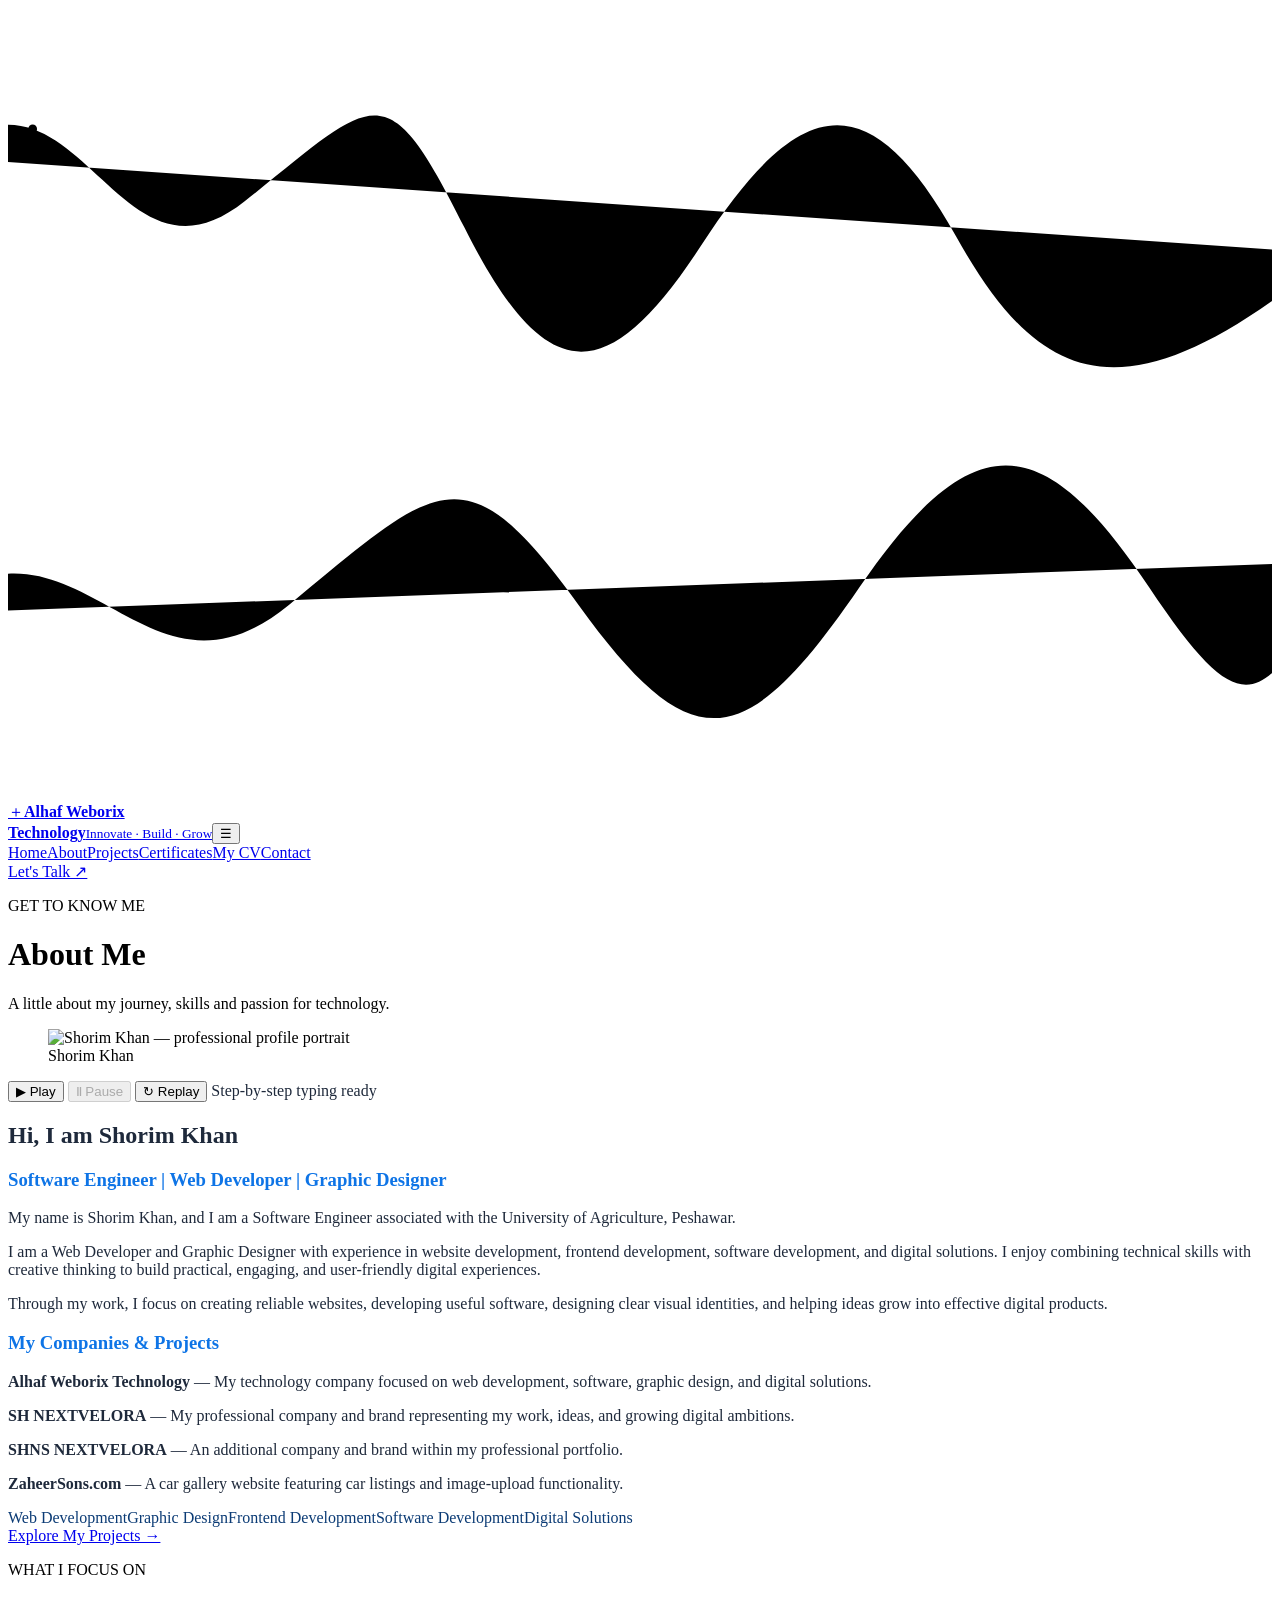
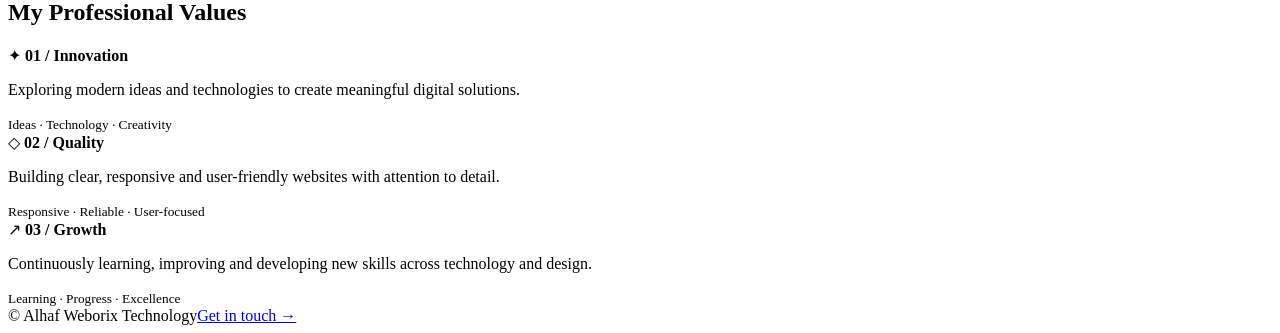
==== commit 948310c6: "Add files via upload" ====
--- a/about.html
+++ b/about.html
@@ -20,7 +20,7 @@
     })();
   </script>
   <title>About | Alhaf Weborix Technology</title>
-  <link rel="stylesheet" href="style.css">
+  <link rel="stylesheet" href="css/style.css">
   <!-- About-page-only readability safeguard: keep all About copy visible and high-contrast. -->
   <style>
     .about-page .about-copy { color: #1e293b; }
@@ -122,8 +122,8 @@
     <div class="footer-bottom container"><span>© <span id="year"></span> Alhaf Weborix Technology</span><a
         href="contact.html">Get in touch →</a></div>
   </footer>
-  <script src="config.js"></script>
-  <script src="main.js"></script>
+  <script src="js/config.js"></script>
+  <script src="js/main.js"></script>
 </body>
 
-</html>
+</html>
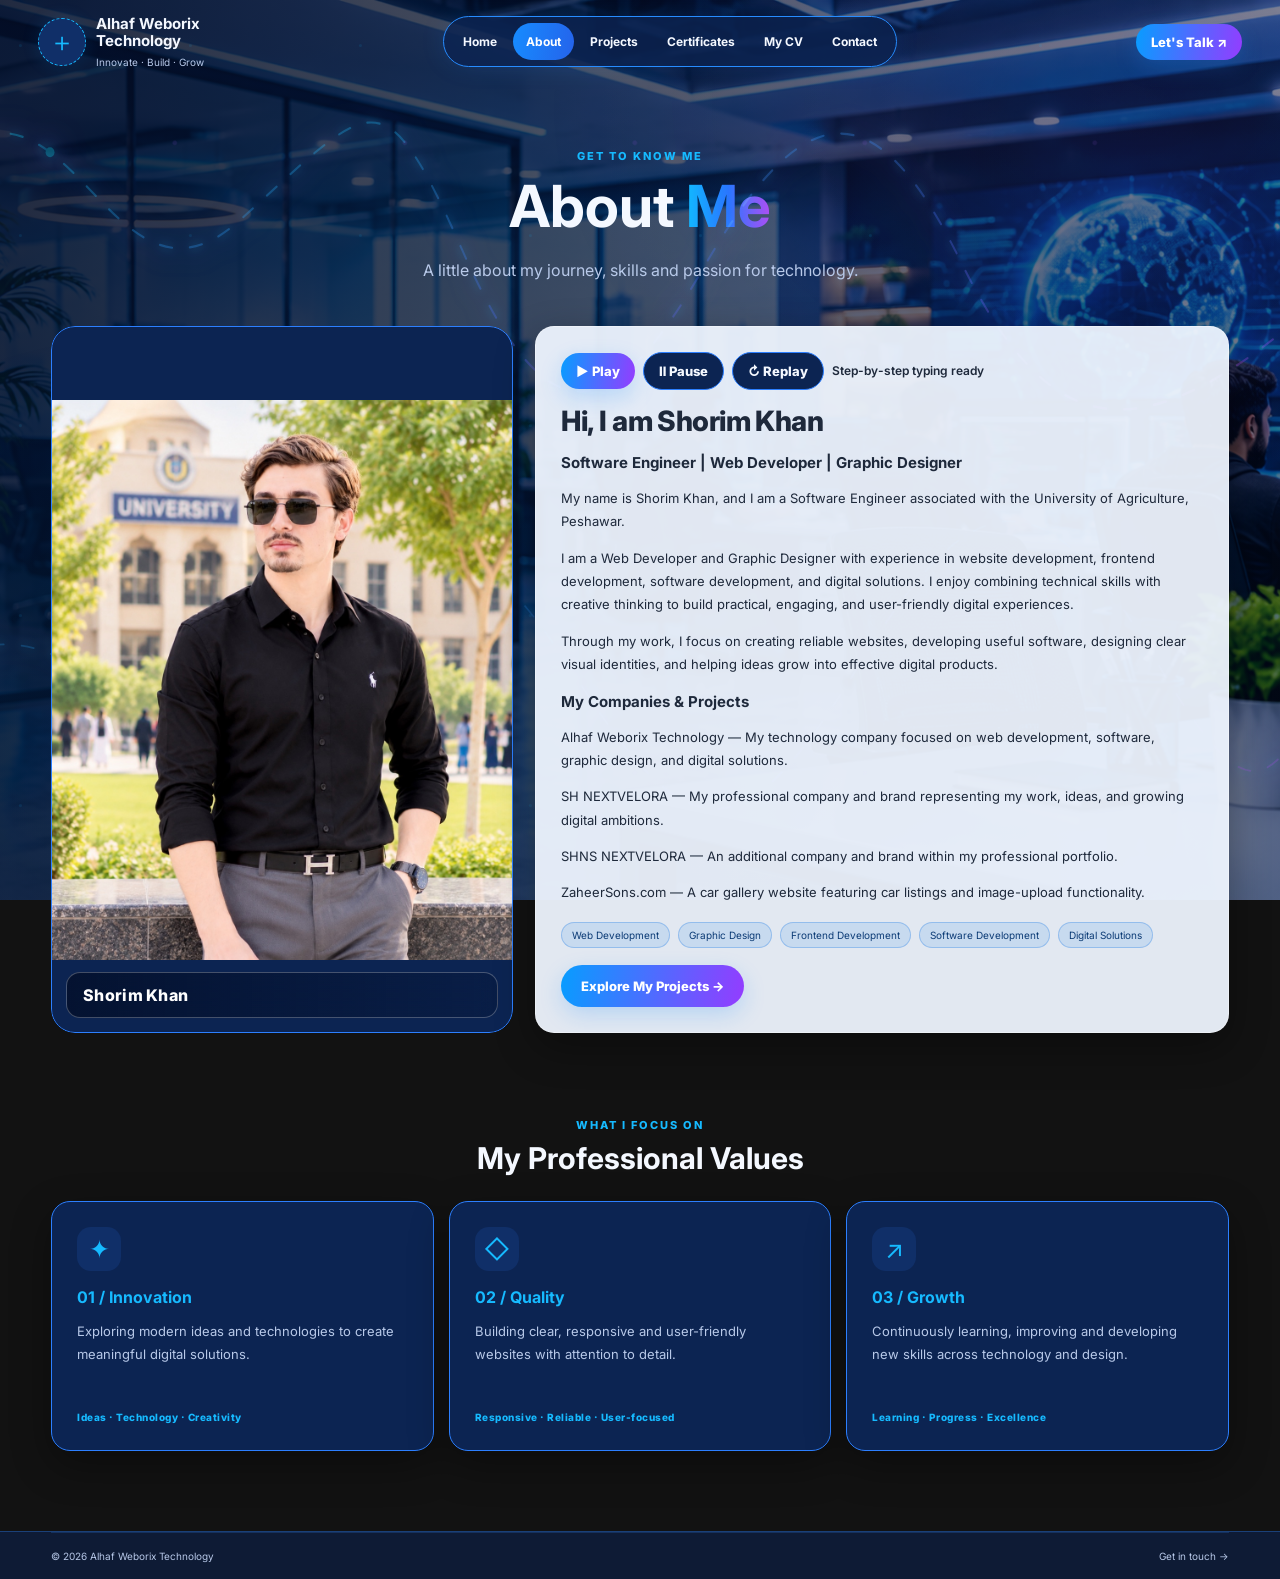
==== commit b7433c01: "Add files via upload" ====
--- a/about.html
+++ b/about.html
@@ -20,7 +20,7 @@
     })();
   </script>
   <title>About | Alhaf Weborix Technology</title>
-  <link rel="stylesheet" href="css/style.css">
+  <link rel="stylesheet" href="style.css">
   <!-- About-page-only readability safeguard: keep all About copy visible and high-contrast. -->
   <style>
     .about-page .about-copy { color: #1e293b; }
@@ -122,8 +122,8 @@
     <div class="footer-bottom container"><span>© <span id="year"></span> Alhaf Weborix Technology</span><a
         href="contact.html">Get in touch →</a></div>
   </footer>
-  <script src="js/config.js"></script>
-  <script src="js/main.js"></script>
+  <script src="config.js"></script>
+  <script src="main.js"></script>
 </body>
 
 </html>
--- a/style.css
+++ b/style.css
@@ -0,0 +1,2597 @@
+@import url('https://fonts.googleapis.com/css2?family=Inter:wght@400;500;600;700;800;900&display=swap');
+
+:root {
+  --bg: #061638;
+  --bg2: #0a2250;
+  --panel: #0c2452;
+  --panel2: #102f68;
+  --text: #f4f8ff;
+  --muted: #b8c9e9;
+  --line: #2c7fff;
+  --accent: #16baff;
+  --purple: #a855f7;
+  --shadow: 0 14px 40px #0005
+}
+
+* {
+  box-sizing: border-box
+}
+
+html {
+  scroll-behavior: smooth
+}
+
+body {
+  margin: 0;
+  background: radial-gradient(ellipse at 80% 10%, #123d83 0, transparent 35%), linear-gradient(135deg, var(--bg), #07112d 75%);
+  background-attachment: fixed;
+  color: var(--text);
+  font-family: Inter, Arial, sans-serif;
+  transition: background .3s, color .3s
+}
+
+body.light {
+  --bg: #f0f7ff;
+  --bg2: #e7f2ff;
+  --panel: #fff;
+  --panel2: #e8f3ff;
+  --text: #071b50;
+  --muted: #4b6288;
+  --line: #168cff;
+  --shadow: 0 14px 36px #235b9820;
+  background: radial-gradient(ellipse at 80% 10%, #c7eaff 0, transparent 38%), linear-gradient(135deg, #f8fbff, #eaf4ff 75%)
+}
+
+a {
+  color: inherit;
+  text-decoration: none
+}
+
+button,
+input,
+textarea {
+  font: inherit
+}
+
+.container {
+  width: min(1200px, 92%);
+  margin-inline: auto
+}
+
+.site-header {
+  width: min(1400px, 94%);
+  margin: auto;
+  padding: 16px 0;
+  display: flex;
+  align-items: center;
+  justify-content: space-between;
+  gap: 18px;
+  position: relative;
+  z-index: 10
+}
+
+.brand {
+  display: flex;
+  align-items: center;
+  gap: 10px;
+  min-width: 210px
+}
+
+.brand-logo-slot {
+  width: 48px;
+  height: 48px;
+  flex: 0 0 48px;
+  border: 1px dashed var(--accent);
+  border-radius: 50%;
+  display: grid;
+  place-items: center;
+  background: var(--panel2);
+  color: var(--accent);
+  box-shadow: 0 0 18px #168bff22
+}
+
+.brand-logo-slot span {
+  font-size: 26px;
+  line-height: 1;
+  font-weight: 500
+}
+
+.brand b {
+  display: block;
+  font-size: 15px;
+  line-height: 1.12
+}
+
+.brand small {
+  display: block;
+  color: var(--muted);
+  font-size: 10px;
+  margin-top: 6px
+}
+
+.main-nav {
+  display: flex;
+  gap: 3px;
+  padding: 6px;
+  border: 1px solid #278cff;
+  border-radius: 40px;
+  background: color-mix(in srgb, var(--panel) 85%, transparent);
+  box-shadow: 0 0 25px #168bff20
+}
+
+.main-nav a {
+  padding: 11px 13px;
+  border-radius: 28px;
+  font-size: 12px;
+  font-weight: 700
+}
+
+.main-nav a:hover,
+.main-nav a.active {
+  background: linear-gradient(100deg, #168cff, #2563eb);
+  color: white
+}
+
+.header-actions {
+  display: flex;
+  align-items: center;
+  gap: 9px
+}
+
+.theme-toggle {
+  border: 1px solid var(--line);
+  border-radius: 30px;
+  padding: 10px 13px;
+  background: var(--panel);
+  color: var(--text);
+  font-weight: 700;
+  cursor: pointer
+}
+
+.button {
+  display: inline-flex;
+  justify-content: center;
+  align-items: center;
+  gap: 12px;
+  border: 0;
+  border-radius: 30px;
+  padding: 13px 20px;
+  background: linear-gradient(100deg, #079dff, #943cff);
+  color: white;
+  font-weight: 800;
+  font-size: 13px;
+  box-shadow: 0 8px 22px #168bff35;
+  cursor: pointer
+}
+
+.button-small {
+  padding: 10px 15px
+}
+
+.button-outline {
+  border: 1px solid var(--line);
+  background: var(--panel);
+  color: var(--text);
+  box-shadow: none
+}
+
+.menu-toggle {
+  display: none;
+  border: 1px solid var(--line);
+  border-radius: 10px;
+  padding: 8px 11px;
+  background: var(--panel);
+  color: var(--text)
+}
+
+.hero {
+  min-height: 540px;
+  display: grid;
+  grid-template-columns: 1.08fr .92fr;
+  gap: 35px;
+  align-items: center;
+  padding-top: 25px;
+  padding-bottom: 28px
+}
+
+.availability {
+  display: inline-flex;
+  align-items: center;
+  gap: 9px;
+  border: 1px solid #19c9a5;
+  border-radius: 30px;
+  padding: 8px 13px;
+  color: var(--muted);
+  font-size: 11px;
+  background: var(--panel)
+}
+
+.availability i {
+  width: 9px;
+  height: 9px;
+  background: #16d87b;
+  border-radius: 50%;
+  box-shadow: 0 0 12px #16d87b
+}
+
+.eyebrow {
+  color: var(--accent);
+  font-size: 11px;
+  font-weight: 800;
+  letter-spacing: 2px;
+  margin: 20px 0 8px
+}
+
+.hero h1 {
+  font-size: clamp(42px, 5vw, 70px);
+  line-height: 1.04;
+  letter-spacing: -2.8px;
+  margin: 0
+}
+
+.gradient-text {
+  background: linear-gradient(90deg, #11baff, #2875ff, #b04df4);
+  background-clip: text;
+  color: transparent
+}
+
+.hero h2 {
+  font-size: clamp(20px, 2.4vw, 30px);
+  margin: 18px 0 12px
+}
+
+.role-pill {
+  display: inline-block;
+  background: #087ff1;
+  color: #fff;
+  border-radius: 10px;
+  padding: 5px 11px
+}
+
+.lead {
+  max-width: 550px;
+  color: var(--muted);
+  line-height: 1.7
+}
+
+.hero-actions {
+  display: flex;
+  gap: 12px;
+  margin: 22px 0
+}
+
+.tech-strip {
+  display: flex;
+  gap: 9px;
+  flex-wrap: wrap;
+  margin-top: 25px
+}
+
+.tech-placeholder {
+  display: flex;
+  align-items: center;
+  gap: 7px;
+  border: 1px solid var(--line);
+  border-radius: 12px;
+  padding: 7px 9px;
+  background: var(--panel)
+}
+
+.tech-placeholder small {
+  font-size: 10px;
+  color: var(--muted)
+}
+
+.logo-circle {
+  width: 32px;
+  height: 32px;
+  border-radius: 50%;
+  display: grid;
+  place-items: center;
+  border: 1px dashed var(--accent);
+  background: var(--panel2);
+  color: var(--accent);
+  font-weight: 900;
+  font-size: 9px
+}
+
+.asset-note {
+  font-size: 10px;
+  color: var(--muted);
+  margin-top: 9px
+}
+
+.hero-art {
+  height: 450px;
+  position: relative;
+  display: grid;
+  place-items: center;
+  isolation: isolate
+}
+
+.hero-art {
+  background: radial-gradient(circle at 52% 50%, color-mix(in srgb, var(--panel2) 55%, transparent), transparent 62%);
+  border-radius: 24px
+}
+
+.globe {
+  position: absolute;
+  right: 0;
+  top: 0;
+  width: 150px;
+  height: 150px;
+  border-radius: 50%;
+  background: radial-gradient(circle at 32% 30%, #d5f7ff, #168cff 30%, #073d9b 68%, #03133d);
+  box-shadow: inset -15px -12px 30px #00133c, 0 0 35px #148bff88;
+  overflow: visible;
+  display: grid;
+  place-items: center;
+  z-index: 3;
+  animation: globe-spin 14s linear infinite
+}
+
+.globe:before,
+.globe:after {
+  content: "";
+  position: absolute;
+  border: 1px solid #8ee7ff99;
+  border-radius: 50%;
+  inset: 12px 38px
+}
+
+.globe:after {
+  inset: 35px 10px
+}
+
+.globe-lines {
+  position: absolute;
+  inset: 0;
+  background: repeating-linear-gradient(0deg, transparent 0 22px, #8ce7ff55 23px 24px), repeating-linear-gradient(90deg, transparent 0 22px, #8ce7ff55 23px 24px);
+  border-radius: 50%
+}
+
+.globe span {
+  font-size: 42px;
+  color: #e4faff;
+  text-shadow: 0 0 15px white
+}
+
+@keyframes globe-spin {
+  from {
+    transform: rotate(0deg)
+  }
+
+  to {
+    transform: rotate(360deg)
+  }
+}
+
+.orbit {
+  position: absolute;
+  border: 1px solid #168bff66;
+  border-radius: 50%;
+  width: 430px;
+  height: 210px;
+  transform: rotate(-25deg)
+}
+
+.orbit-two {
+  transform: rotate(35deg);
+  width: 390px;
+  height: 250px
+}
+
+.floating-card {
+  position: absolute;
+  z-index: 4;
+  right: 0;
+  bottom: 15px;
+  padding: 16px 18px;
+  width: 220px;
+  border: 1px solid var(--line);
+  border-radius: 18px;
+  background: var(--panel);
+  box-shadow: var(--shadow)
+}
+
+.floating-card b,
+.floating-card small {
+  display: block
+}
+
+.skill-cycle {
+  color: var(--accent);
+  font-weight: 800;
+  margin: 12px 0;
+  min-height: 20px
+}
+
+.floating-card small {
+  color: var(--muted);
+  font-size: 10px
+}
+
+.metrics {
+  display: grid;
+  grid-template-columns: repeat(4, minmax(0, 1fr)) minmax(0, 1.7fr);
+  gap: 12px;
+  align-items: stretch
+}
+
+.metric,
+blockquote {
+  margin: 0;
+  display: flex;
+  align-items: center;
+  gap: 12px;
+  padding: 17px;
+  background: var(--panel);
+  border: 1px solid var(--line);
+  box-shadow: var(--shadow);
+  min-height: 95px
+}
+
+.metric {
+  border-radius: 16px
+}
+
+.metric-icon {
+  font-size: 27px
+}
+
+.metric strong,
+.metric small {
+  display: block
+}
+
+.metric strong {
+  font-size: 21px
+}
+
+.metric small {
+  font-size: 10px;
+  color: var(--muted);
+  margin-top: 5px
+}
+
+blockquote {
+  border-radius: 18px;
+  margin-left: 0;
+  gap: 9px
+}
+
+blockquote span {
+  font-size: 44px;
+  color: var(--accent)
+}
+
+blockquote p {
+  font-size: 12px;
+  font-weight: 700;
+  line-height: 1.5
+}
+
+blockquote cite {
+  font-size: 10px;
+  color: var(--muted);
+  white-space: nowrap
+}
+
+.home-links {
+  display: grid;
+  grid-template-columns: repeat(4, 1fr);
+  gap: 14px;
+  padding-top: 18px
+}
+
+.feature-card,
+.panel,
+.project-card,
+.certificate-card {
+  background: var(--panel);
+  border: 1px solid var(--line);
+  border-radius: 19px;
+  box-shadow: var(--shadow)
+}
+
+.feature-card {
+  padding: 20px;
+  transition: .25s
+}
+
+.feature-card:hover,
+.project-card:hover {
+  transform: translateY(-5px)
+}
+
+.feature-icon {
+  font-size: 28px;
+  color: var(--accent)
+}
+
+.feature-card h3 {
+  margin: 12px 0 8px
+}
+
+.feature-card p {
+  font-size: 12px;
+  color: var(--muted);
+  line-height: 1.6;
+  min-height: 38px
+}
+
+.feature-card b,
+.text-link {
+  color: var(--accent);
+  font-size: 11px
+}
+
+.section-block {
+  padding-top: 65px;
+  padding-bottom: 15px
+}
+
+.section-heading {
+  text-align: center;
+  margin-bottom: 25px
+}
+
+.section-heading h2 {
+  font-size: 30px;
+  margin: 5px
+}
+
+.section-heading>p:last-child {
+  color: var(--muted);
+  font-size: 13px
+}
+
+.logo-grid {
+  display: grid;
+  grid-template-columns: repeat(5, 1fr);
+  gap: 13px
+}
+
+.logo-slot {
+  display: flex;
+  align-items: center;
+  gap: 12px;
+  padding: 15px;
+  border: 1px dashed var(--line);
+  border-radius: 15px;
+  background: var(--panel)
+}
+
+.logo-circle.large {
+  width: 48px;
+  height: 48px;
+  font-size: 12px
+}
+
+.logo-slot b {
+  font-size: 12px
+}
+
+.site-footer {
+  margin-top: 65px;
+  border-top: 1px solid #348bff55;
+  background: color-mix(in srgb, var(--panel) 55%, transparent)
+}
+
+.footer-main {
+  display: grid;
+  grid-template-columns: 2fr 1fr 1fr;
+  gap: 35px;
+  padding-top: 35px;
+  padding-bottom: 30px
+}
+
+.footer-brand {
+  min-width: 0
+}
+
+.footer-main p {
+  max-width: 330px;
+  color: var(--muted);
+  font-size: 12px;
+  line-height: 1.7
+}
+
+.footer-main h4 {
+  margin: 5px 0 14px
+}
+
+.footer-main>div:not(:first-child) a {
+  display: block;
+  color: var(--muted);
+  font-size: 12px;
+  margin: 10px 0
+}
+
+.footer-bottom {
+  border-top: 1px solid #348bff33;
+  padding-top: 17px;
+  padding-bottom: 17px;
+  display: flex;
+  justify-content: space-between;
+  gap: 15px;
+  color: var(--muted);
+  font-size: 10px
+}
+
+.inner-page {
+  padding-top: 45px;
+  min-height: 60vh
+}
+
+.page-intro {
+  text-align: center;
+  margin: 15px auto 42px;
+  max-width: 760px
+}
+
+.page-intro h1 {
+  font-size: clamp(38px, 5vw, 58px);
+  margin: 8px 0
+}
+
+.page-intro>p:last-child {
+  color: var(--muted);
+  line-height: 1.7
+}
+
+.about-layout {
+  display: grid;
+  grid-template-columns: .8fr 1.2fr;
+  gap: 22px;
+  align-items: stretch
+}
+
+.about-image-placeholder {
+  min-height: 340px;
+  border: 1px dashed var(--accent);
+  border-radius: 22px;
+  background: var(--panel);
+  display: flex;
+  flex-direction: column;
+  align-items: center;
+  justify-content: center;
+  gap: 12px;
+  color: var(--muted)
+}
+
+.about-image-placeholder span {
+  width: 60px;
+  height: 60px;
+  border: 1px dashed var(--accent);
+  border-radius: 50%;
+  display: grid;
+  place-items: center;
+  font-size: 32px;
+  color: var(--accent)
+}
+
+.about-image-placeholder b {
+  font-size: 12px
+}
+
+.about-image-placeholder small {
+  font-size: 10px
+}
+
+.panel {
+  padding: 25px
+}
+
+.about-copy h2 {
+  font-size: 28px;
+  margin: 0 0 5px
+}
+
+.about-copy h3 {
+  color: var(--accent);
+  font-size: 15px
+}
+
+.about-copy p,
+.panel p {
+  color: var(--muted);
+  font-size: 13px;
+  line-height: 1.8
+}
+
+.tag-list {
+  display: flex;
+  gap: 8px;
+  flex-wrap: wrap;
+  margin: 17px 0
+}
+
+.tag-list span {
+  border: 1px solid var(--line);
+  border-radius: 20px;
+  padding: 6px 10px;
+  font-size: 10px;
+  color: var(--accent)
+}
+
+.value-grid {
+  display: grid;
+  grid-template-columns: repeat(3, 1fr);
+  gap: 15px
+}
+
+.value-grid b {
+  color: var(--accent)
+}
+
+.project-grid {
+  display: grid;
+  grid-template-columns: repeat(2, 1fr);
+  gap: 18px
+}
+
+.project-card {
+  overflow: hidden;
+  transition: .25s
+}
+
+.project-cover {
+  height: 180px;
+  display: grid;
+  place-items: center;
+  color: white;
+  font-weight: 800;
+  font-size: 12px;
+  letter-spacing: 1px
+}
+
+.cover-blue {
+  background: linear-gradient(135deg, #087ef1, #172e83)
+}
+
+.cover-purple {
+  background: linear-gradient(135deg, #6d35d8, #b14df4)
+}
+
+.cover-cyan {
+  background: linear-gradient(135deg, #08b6c9, #0754a8)
+}
+
+.cover-gold {
+  background: linear-gradient(135deg, #f59e0b, #a32df4)
+}
+
+.project-body {
+  padding: 20px
+}
+
+.project-body .eyebrow {
+  margin: 0
+}
+
+.project-body h2 {
+  font-size: 19px
+}
+
+.project-body p {
+  color: var(--muted);
+  font-size: 12px;
+  line-height: 1.7
+}
+
+.certificate-grid {
+  display: grid;
+  grid-template-columns: repeat(2, 1fr);
+  gap: 18px
+}
+
+.certificate-card {
+  padding: 16px;
+  display: grid;
+  grid-template-columns: 150px 1fr;
+  gap: 17px;
+  align-items: center
+}
+
+.certificate-slot {
+  height: 115px;
+  border: 1px dashed var(--accent);
+  border-radius: 12px;
+  display: flex;
+  flex-direction: column;
+  align-items: center;
+  justify-content: center;
+  gap: 7px;
+  color: var(--accent);
+  background: var(--panel2)
+}
+
+.certificate-slot span {
+  font-size: 27px
+}
+
+.certificate-slot b {
+  font-size: 9px
+}
+
+.certificate-card h2 {
+  font-size: 16px
+}
+
+.certificate-card p,
+.certificate-card small {
+  font-size: 11px;
+  color: var(--muted)
+}
+
+.resume {
+  max-width: 900px;
+  margin: 0 auto;
+  background: #fff;
+  color: #14264a;
+  padding: 42px 48px;
+  border-top: 7px solid #087ff1;
+  box-shadow: 0 12px 40px #18365c22
+}
+
+.resume-head {
+  display: flex;
+  align-items: center;
+  justify-content: space-between;
+  gap: 20px;
+  border-bottom: 2px solid #dce9fa;
+  padding-bottom: 20px
+}
+
+.resume-photo-slot {
+  width: 104px;
+  height: 104px;
+  flex: 0 0 104px;
+  border: 1.5px dashed #168cff;
+  border-radius: 50%;
+  display: flex;
+  flex-direction: column;
+  align-items: center;
+  justify-content: center;
+  gap: 5px;
+  background: #eef7ff;
+  color: #168cff
+}
+
+.resume-photo-slot span {
+  font-size: 30px;
+  line-height: 1
+}
+
+.resume-photo-slot small {
+  font-size: 9px;
+  font-weight: 800;
+  color: #168cff
+}
+
+.resume-name {
+  flex: 1
+}
+
+.resume-head h1 {
+  font-size: 32px;
+  margin: 0
+}
+
+.resume-head h2 {
+  font-size: 13px;
+  color: #087ff1
+}
+
+.resume-contact {
+  text-align: right;
+  font-size: 11px;
+  line-height: 1.5
+}
+
+.resume section {
+  margin-top: 22px
+}
+
+.resume section h3 {
+  font-size: 13px;
+  color: #087ff1;
+  text-transform: uppercase;
+  letter-spacing: 1px;
+  border-bottom: 1px solid #dbe8f8;
+  padding-bottom: 7px
+}
+
+.resume section p {
+  font-size: 12px;
+  line-height: 1.7
+}
+
+.resume h4 {
+  margin-bottom: 4px;
+  font-size: 12px
+}
+
+.resume small {
+  color: #536582
+}
+
+.contact-layout {
+  display: grid;
+  grid-template-columns: 1fr 1fr;
+  gap: 18px;
+  max-width: 950px;
+  margin: auto
+}
+
+.contact-panel h2 {
+  margin-top: 0
+}
+
+.contact-action {
+  display: flex;
+  align-items: center;
+  gap: 13px;
+  padding: 15px;
+  border: 1px solid var(--line);
+  border-radius: 14px;
+  margin-top: 14px;
+  background: var(--panel2)
+}
+
+.contact-action>span {
+  font-size: 25px;
+  color: var(--accent)
+}
+
+.contact-action div {
+  flex: 1
+}
+
+.contact-action b,
+.contact-action small {
+  display: block
+}
+
+.contact-action small {
+  font-size: 10px;
+  color: var(--muted);
+  margin-top: 4px
+}
+
+.contact-action strong {
+  color: var(--accent)
+}
+
+.whatsapp-action {
+  border-color: #22b76b
+}
+
+.whatsapp-action>span {
+  color: #22c76b
+}
+
+.contact-note,
+.form-help {
+  display: block;
+  color: var(--muted);
+  font-size: 10px;
+  margin-top: 15px
+}
+
+form label {
+  display: block;
+  font-size: 11px;
+  font-weight: 700;
+  margin: 13px 0
+}
+
+input,
+textarea {
+  display: block;
+  width: 100%;
+  margin-top: 7px;
+  padding: 12px;
+  border: 1px solid var(--line);
+  border-radius: 10px;
+  background: var(--bg2);
+  color: var(--text);
+  outline: none
+}
+
+textarea {
+  resize: vertical
+}
+
+@media(max-width:1050px) {
+  .site-header {
+    flex-wrap: wrap
+  }
+
+  .main-nav {
+    order: 4;
+    width: 100%;
+    justify-content: center;
+    flex-wrap: wrap
+  }
+
+  .hero {
+    grid-template-columns: 1fr
+  }
+
+  .hero-art {
+    min-height: 430px
+  }
+
+  .metrics {
+    grid-template-columns: repeat(2, 1fr)
+  }
+
+  blockquote {
+    grid-column: span 2;
+    margin: 10px 0 0
+  }
+
+  .metric:first-child,
+  .metric:nth-child(4) {
+    border-radius: 0
+  }
+
+  .home-links {
+    grid-template-columns: repeat(2, 1fr)
+  }
+
+  .logo-grid {
+    grid-template-columns: repeat(3, 1fr)
+  }
+}
+
+@media(max-width:650px) {
+  .site-header {
+    padding: 12px 0
+  }
+
+  .brand {
+    min-width: 0
+  }
+
+  .brand-logo-slot {
+    width: 40px;
+    height: 40px;
+    flex-basis: 40px
+  }
+
+  .brand b {
+    font-size: 13px
+  }
+
+  .menu-toggle {
+    display: block;
+    margin-left: auto
+  }
+
+  .main-nav {
+    display: none;
+    flex-direction: column;
+    border-radius: 14px
+  }
+
+  .main-nav.open {
+    display: flex
+  }
+
+  .main-nav a {
+    text-align: center
+  }
+
+  .header-actions .button {
+    display: none
+  }
+
+  .theme-toggle {
+    font-size: 10px;
+    padding: 9px
+  }
+
+  .hero {
+    padding-top: 20px
+  }
+
+  .hero h1 {
+    letter-spacing: -1.5px
+  }
+
+  .hero-art {
+    height: 370px;
+    min-height: 370px
+  }
+
+  .globe {
+    width: 105px;
+    height: 105px
+  }
+
+  .floating-card {
+    width: 185px;
+    right: 0
+  }
+
+  .metrics {
+    grid-template-columns: 1fr 1fr;
+    gap: 9px
+  }
+
+  .metric {
+    padding: 12px;
+    min-height: 80px
+  }
+
+  .metric-icon {
+    font-size: 22px
+  }
+
+  .metric strong {
+    font-size: 18px
+  }
+
+  .metric small {
+    font-size: 9px
+  }
+
+  blockquote {
+    grid-column: span 2;
+    padding: 10px
+  }
+
+  .home-links,
+  .project-grid,
+  .certificate-grid,
+  .value-grid,
+  .contact-layout,
+  .about-layout {
+    grid-template-columns: 1fr
+  }
+
+  .logo-grid {
+    grid-template-columns: repeat(2, 1fr)
+  }
+
+  .certificate-card {
+    grid-template-columns: 115px 1fr
+  }
+
+  .certificate-slot {
+    height: 100px
+  }
+
+  .footer-main {
+    grid-template-columns: 1fr 1fr
+  }
+
+  .footer-main>div:first-child {
+    grid-column: span 2
+  }
+
+  .footer-bottom {
+    flex-direction: column
+  }
+
+  .resume {
+    padding: 25px 20px
+  }
+
+  .resume-head {
+    display: grid;
+    grid-template-columns: 78px 1fr;
+    gap: 12px
+  }
+
+  .resume-photo-slot {
+    width: 72px;
+    height: 72px;
+    flex-basis: 72px
+  }
+
+  .resume-contact {
+    grid-column: 2;
+    text-align: left;
+    margin-top: 0
+  }
+
+  .resume-head h1 {
+    font-size: 26px
+  }
+
+  .page-intro {
+    margin-bottom: 28px
+  }
+}
+
+@media print {
+  body {
+    background: #fff !important;
+    color: #14264a !important
+  }
+
+  .site-header,
+  .site-footer,
+  .page-intro,
+  .no-print {
+    display: none !important
+  }
+
+  .inner-page {
+    padding: 0;
+    width: 100%
+  }
+
+  .resume {
+    box-shadow: none;
+    border: 0;
+    padding: 15mm;
+    max-width: none
+  }
+}
+
+
+/* GLOBAL THEME PALETTE: one Home switch controls every page */
+:root,
+html[data-theme="dark"] {
+  color-scheme: dark;
+  --bg: #061638;
+  --bg2: #0a2250;
+  --panel: #0c2452;
+  --panel2: #102f68;
+  --text: #f4f8ff;
+  --muted: #b8c9e9;
+  --line: #2c7fff;
+  --accent: #16baff;
+  --shadow: 0 14px 40px #0005;
+}
+
+html[data-theme="light"] {
+  color-scheme: light;
+  --bg: #f3f8ff;
+  --bg2: #e8f2ff;
+  --panel: #ffffff;
+  --panel2: #eaf4ff;
+  --text: #10244b;
+  --muted: #526887;
+  --line: #8abfff;
+  --accent: #087fce;
+  --shadow: 0 12px 32px #244c7718;
+}
+
+html[data-theme="light"] body,
+body.light {
+  background: radial-gradient(ellipse at 80% 10%, #d6edff 0, transparent 38%), linear-gradient(135deg, #f8fbff, #eaf4ff 75%) !important;
+  color: #10244b !important;
+}
+
+html[data-theme="light"] .site-header,
+html[data-theme="light"] .main-nav,
+html[data-theme="light"] .theme-toggle,
+html[data-theme="light"] .availability,
+html[data-theme="light"] .tech-placeholder,
+html[data-theme="light"] .metric,
+html[data-theme="light"] blockquote,
+html[data-theme="light"] .feature-card,
+html[data-theme="light"] .panel,
+html[data-theme="light"] .project-card,
+html[data-theme="light"] .certificate-card,
+html[data-theme="light"] .logo-slot,
+html[data-theme="light"] .floating-card,
+html[data-theme="light"] .contact-action,
+html[data-theme="light"] .about-image-placeholder {
+  color: var(--text);
+}
+
+html[data-theme="light"] .main-nav,
+html[data-theme="light"] .theme-toggle,
+html[data-theme="light"] .availability,
+html[data-theme="light"] .tech-placeholder,
+html[data-theme="light"] .metric,
+html[data-theme="light"] blockquote,
+html[data-theme="light"] .feature-card,
+html[data-theme="light"] .panel,
+html[data-theme="light"] .project-card,
+html[data-theme="light"] .certificate-card,
+html[data-theme="light"] .logo-slot,
+html[data-theme="light"] .floating-card,
+html[data-theme="light"] .contact-action,
+html[data-theme="light"] .about-image-placeholder {
+  background-color: var(--panel);
+  border-color: var(--line);
+  box-shadow: var(--shadow);
+}
+
+html[data-theme="light"] .site-footer {
+  background: rgba(255, 255, 255, .72);
+  border-color: #b8d9fa;
+}
+
+html[data-theme="light"] .site-footer,
+html[data-theme="light"] .site-footer a,
+html[data-theme="light"] .site-footer p,
+html[data-theme="light"] .site-footer small {
+  color: var(--muted);
+}
+
+html[data-theme="light"] input,
+html[data-theme="light"] textarea {
+  background: var(--bg2);
+  color: var(--text);
+  border-color: var(--line);
+}
+
+html[data-theme="light"] .brand b,
+html[data-theme="light"] .hero h1,
+html[data-theme="light"] .hero h2,
+html[data-theme="light"] .section-heading h2,
+html[data-theme="light"] .page-intro h1,
+html[data-theme="light"] .about-copy h2,
+html[data-theme="light"] .feature-card h3,
+html[data-theme="light"] .project-body h2,
+html[data-theme="light"] .certificate-card h2 {
+  color: var(--text);
+}
+
+html[data-theme="light"] .resume {
+  background: #fff;
+  color: #14264a;
+}
+
+
+/* FINAL GLOBAL THEME OVERRIDES — shared Home setting */
+html[data-theme="light"] body,
+html.theme-light body,
+body.light {
+  --bg: #f3f8ff !important;
+  --bg2: #e8f2ff !important;
+  --panel: #ffffff !important;
+  --panel2: #eaf4ff !important;
+  --text: #10244b !important;
+  --muted: #526887 !important;
+  --line: #8abfff !important;
+  --accent: #087fce !important;
+  --shadow: 0 12px 32px #244c7718 !important;
+  background: radial-gradient(ellipse at 80% 10%, #d6edff 0, transparent 38%), linear-gradient(135deg, #f8fbff, #eaf4ff 75%) !important;
+  background-attachment: fixed !important;
+  color: #10244b !important;
+}
+
+html[data-theme="light"] .metric,
+html[data-theme="light"] blockquote,
+html[data-theme="light"] .feature-card,
+html[data-theme="light"] .panel,
+html[data-theme="light"] .project-card,
+html[data-theme="light"] .certificate-card,
+html[data-theme="light"] .logo-slot,
+html[data-theme="light"] .floating-card,
+html[data-theme="light"] .contact-action,
+html[data-theme="light"] .about-image-placeholder,
+html[data-theme="light"] .tech-placeholder,
+html[data-theme="light"] .availability,
+html[data-theme="light"] .main-nav,
+html[data-theme="light"] .theme-toggle {
+  background: var(--panel) !important;
+  color: var(--text) !important;
+  border-color: var(--line) !important;
+}
+
+html[data-theme="light"] .site-footer {
+  background: rgba(255, 255, 255, .82) !important;
+  color: var(--muted) !important;
+}
+
+html[data-theme="light"] .site-footer a,
+html[data-theme="light"] .site-footer p,
+html[data-theme="light"] .site-footer small,
+html[data-theme="light"] .lead,
+html[data-theme="light"] .feature-card p,
+html[data-theme="light"] .metric small,
+html[data-theme="light"] blockquote cite {
+  color: var(--muted) !important;
+}
+
+html[data-theme="light"] input,
+html[data-theme="light"] textarea {
+  background: var(--bg2) !important;
+  color: var(--text) !important;
+  border-color: var(--line) !important;
+}
+
+
+/* PAGE BACKGROUNDS — page-scoped to avoid CSS collisions.
+   Home intentionally uses the same LIGHT image in both themes. */
+body.home-page {
+  background-color: #eaf4ff !important;
+  background-image: url("assets/image/home-tech-background-light.png") !important;
+  background-position: center top !important;
+  background-size: cover !important;
+  background-repeat: no-repeat !important;
+  background-attachment: fixed !important;
+}
+
+html[data-theme="light"] body.home-page {
+  background-color: #eaf4ff !important;
+  background-image: url("assets/image/home-tech-background-light.png") !important;
+  background-position: center top !important;
+  background-size: cover !important;
+  background-repeat: no-repeat !important;
+  background-attachment: fixed !important;
+}
+
+body.home-page .hero-art {
+  background: transparent !important;
+}
+
+body.about-page,
+body.projects-page,
+body.certificates-page,
+body.cv-page,
+body.contact-page {
+  background-position: center top !important;
+  background-size: cover !important;
+  background-repeat: no-repeat !important;
+  background-attachment: fixed !important;
+}
+
+body.about-page {
+  background-image: linear-gradient(90deg, rgba(3, 13, 38, .88), rgba(3, 13, 38, .52)), url("assets/image/about-it-office.png") !important;
+}
+
+body.projects-page {
+  background-image: linear-gradient(90deg, rgba(3, 13, 38, .88), rgba(3, 13, 38, .58)), url("assets/image/projects-workspace.png") !important;
+}
+
+body.certificates-page {
+  background-image: linear-gradient(90deg, rgba(3, 13, 38, .86), rgba(3, 13, 38, .54)), url("assets/image/certificates-achievement.png") !important;
+}
+
+body.cv-page {
+  background-image: linear-gradient(90deg, rgba(3, 13, 38, .87), rgba(3, 13, 38, .55)), url("assets/image/cv-career.png") !important;
+}
+
+body.contact-page {
+  background-image: linear-gradient(90deg, rgba(3, 13, 38, .88), rgba(3, 13, 38, .52)), url("assets/image/contact-network.png") !important;
+}
+
+/* Light mode retains the page-specific image with a softer readability overlay. */
+html[data-theme="light"] body.about-page {
+  background-image: linear-gradient(90deg, rgba(238, 247, 255, .84), rgba(238, 247, 255, .60)), url("assets/image/about-it-office.png") !important;
+}
+
+html[data-theme="light"] body.projects-page {
+  background-image: linear-gradient(90deg, rgba(238, 247, 255, .86), rgba(238, 247, 255, .62)), url("assets/image/projects-workspace.png") !important;
+}
+
+html[data-theme="light"] body.certificates-page {
+  background-image: linear-gradient(90deg, rgba(248, 247, 240, .86), rgba(248, 247, 240, .62)), url("assets/image/certificates-achievement.png") !important;
+}
+
+html[data-theme="light"] body.cv-page {
+  background-image: linear-gradient(90deg, rgba(238, 247, 255, .86), rgba(238, 247, 255, .62)), url("assets/image/cv-career.png") !important;
+}
+
+html[data-theme="light"] body.contact-page {
+  background-image: linear-gradient(90deg, rgba(238, 247, 255, .86), rgba(238, 247, 255, .60)), url("assets/image/contact-network.png") !important;
+}
+
+@media (max-width:768px) {
+
+  body.home-page,
+  body.about-page,
+  body.projects-page,
+  body.certificates-page,
+  body.cv-page,
+  body.contact-page {
+    background-attachment: scroll !important;
+    background-position: center top !important;
+  }
+}
+
+/* ALHAF WEBORIX - COMPACT TECH ROW */
+
+.tech-strip {
+    display: flex !important;
+    flex-wrap: nowrap !important;
+    width: 100%;
+    max-width: 680px;
+    gap: 7px;
+    align-items: center;
+    justify-content: space-between;
+    overflow: hidden;
+    box-sizing: border-box;
+    margin: 15px 0;
+}
+
+.tech-strip .tech-placeholder {
+    flex: 1 1 0 !important;
+    min-width: 0 !important;
+    width: auto !important;
+    height: 43px;
+    padding: 5px 7px;
+    box-sizing: border-box;
+
+    display: flex;
+    align-items: center;
+    justify-content: center;
+    gap: 6px;
+
+    background: rgba(255,255,255,0.92);
+    border: 1px solid #d5e5f2;
+    border-radius: 12px;
+    box-shadow: 0 3px 8px rgba(0,0,0,0.07);
+}
+
+.tech-strip .logo-circle {
+    width: 29px;
+    height: 29px;
+    min-width: 29px;
+    border-radius: 50%;
+    border: 1.5px solid #000 !important;
+
+    display: flex;
+    align-items: center;
+    justify-content: center;
+    background: #fff;
+}
+
+.tech-strip .logo-circle img {
+    width: 19px;
+    height: 19px;
+    object-fit: contain;
+}
+
+.tech-strip .tech-placeholder small {
+    font-size: 10px;
+    font-weight: 700;
+    white-space: nowrap;
+    color: #173b61;
+}
+
+@media (max-width: 600px) {
+    .tech-strip {
+        gap: 4px;
+    }
+
+    .tech-strip .tech-placeholder {
+        padding: 4px;
+        gap: 3px;
+        height: 38px;
+    }
+
+    .tech-strip .logo-circle {
+        width: 23px;
+        height: 23px;
+        min-width: 23px;
+    }
+
+    .tech-strip .logo-circle img {
+        width: 15px;
+        height: 15px;
+    }
+
+    .tech-strip .tech-placeholder small {
+        font-size: 8px;
+    }
+}
+
+
+/* =========================================================
+   ALHAF WEBORIX — RESPONSIVE REFINEMENT
+   Page-scoped and additive: preserves existing layout/animations.
+   ========================================================= */
+
+html, body {
+  width: 100%;
+  max-width: 100%;
+  overflow-x: clip;
+}
+
+body {
+  min-width: 0;
+}
+
+.container {
+  min-width: 0;
+}
+
+.site-header,
+.site-header > *,
+.hero,
+.hero-copy,
+.hero-art,
+.inner-page,
+.page-intro,
+.about-layout,
+.project-grid,
+.certificate-grid,
+.contact-layout,
+.resume {
+  min-width: 0;
+  max-width: 100%;
+}
+
+img, video, iframe {
+  max-width: 100%;
+}
+
+.hero h1,
+.hero h2,
+.page-intro h1,
+.about-copy h2,
+.resume-name h1 {
+  overflow-wrap: anywhere;
+  word-break: normal;
+}
+
+.hero h1 {
+  font-size: clamp(34px, 5vw, 70px);
+}
+
+.tech-strip {
+  min-width: 0;
+}
+
+.tech-placeholder {
+  min-width: 0;
+}
+
+.tech-placeholder small {
+  white-space: nowrap;
+}
+
+/* Keep each page's own background image responsive on small screens. */
+@media (max-width: 768px) {
+  body.home-page,
+  body.about-page,
+  body.projects-page,
+  body.certificates-page,
+  body.cv-page,
+  body.contact-page {
+    background-attachment: scroll !important;
+    background-position: center top !important;
+    background-size: cover !important;
+  }
+
+  .container {
+    width: min(100% - 28px, 1200px);
+  }
+
+  .site-header {
+    width: calc(100% - 28px);
+    padding: 10px 0;
+    gap: 8px;
+    flex-wrap: wrap;
+  }
+
+  .brand {
+    flex: 1 1 auto;
+    min-width: 0;
+    gap: 8px;
+  }
+
+  .brand-logo-slot {
+    flex: 0 0 38px;
+    width: 38px;
+    height: 38px;
+  }
+
+  .brand b {
+    font-size: 12px;
+  }
+
+  .brand small {
+    font-size: 9px;
+  }
+
+  .menu-toggle {
+    flex: 0 0 auto;
+  }
+
+  .header-actions {
+    flex: 0 0 auto;
+    gap: 5px;
+  }
+
+  .theme-toggle {
+    padding: 8px 9px;
+    font-size: 10px;
+    white-space: nowrap;
+  }
+
+  .main-nav {
+    order: 5;
+    flex: 0 0 100%;
+    width: 100%;
+    max-width: 100%;
+    box-sizing: border-box;
+  }
+
+  .hero {
+    width: calc(100% - 28px);
+    display: grid;
+    grid-template-columns: minmax(0, 1fr);
+    gap: 12px;
+    min-height: 0;
+    padding-top: 22px;
+    padding-bottom: 18px;
+  }
+
+  .hero-copy {
+    width: 100%;
+    max-width: 100%;
+  }
+
+  .hero h1 {
+    max-width: 100%;
+    font-size: clamp(32px, 8.5vw, 46px);
+    line-height: 1.08;
+    letter-spacing: -1.2px;
+  }
+
+  .hero h2 {
+    max-width: 100%;
+    font-size: clamp(17px, 4.8vw, 23px);
+    line-height: 1.35;
+    margin-top: 12px;
+  }
+
+  .lead {
+    max-width: 100%;
+    font-size: 14px;
+    line-height: 1.55;
+  }
+
+  .hero-actions {
+    flex-wrap: wrap;
+    gap: 9px;
+  }
+
+  .hero-actions .button {
+    padding: 11px 14px;
+    font-size: 12px;
+  }
+
+  /* Six technology badges fit a single compact row on phones;
+     horizontal scrolling is available only on very narrow screens. */
+  .tech-strip {
+    display: grid !important;
+    grid-template-columns: repeat(3, minmax(0, 1fr));
+    gap: 7px;
+    width: 100%;
+    max-width: 100%;
+    overflow: visible;
+    margin-top: 18px;
+  }
+
+  .tech-strip .tech-placeholder {
+    width: 100% !important;
+    min-width: 0 !important;
+    height: 39px;
+    padding: 4px 5px;
+    gap: 5px;
+    justify-content: flex-start;
+    border-radius: 10px;
+  }
+
+  .tech-strip .logo-circle {
+    width: 27px;
+    height: 27px;
+    min-width: 27px;
+    flex: 0 0 27px;
+  }
+
+  .tech-strip .logo-circle img {
+    width: 17px;
+    height: 17px;
+  }
+
+  .tech-strip .tech-placeholder small {
+    font-size: clamp(8px, 2.5vw, 10px);
+    overflow: hidden;
+    text-overflow: ellipsis;
+  }
+
+  .asset-note {
+    display: none;
+  }
+
+  .hero-art {
+    width: 100%;
+    height: 300px;
+    min-height: 300px;
+    overflow: hidden;
+  }
+
+  .orbit {
+    max-width: 95%;
+  }
+
+  .globe {
+    width: 95px;
+    height: 95px;
+    right: 12px;
+  }
+
+  .floating-card {
+    width: min(180px, 58%);
+    right: 8px;
+    bottom: 8px;
+    padding: 12px;
+  }
+
+  .metrics {
+    width: calc(100% - 28px);
+    grid-template-columns: repeat(2, minmax(0, 1fr));
+    gap: 8px;
+  }
+
+  .metric {
+    min-width: 0;
+    padding: 11px;
+  }
+
+  blockquote {
+    min-width: 0;
+    grid-column: 1 / -1;
+    flex-wrap: wrap;
+  }
+
+  .home-links {
+    width: calc(100% - 28px);
+    grid-template-columns: repeat(2, minmax(0, 1fr));
+    gap: 9px;
+  }
+
+  .feature-card {
+    min-width: 0;
+    padding: 14px;
+  }
+
+  .feature-card h3 {
+    font-size: 14px;
+  }
+
+  .feature-card p {
+    font-size: 11px;
+  }
+
+  .logo-grid {
+    grid-template-columns: repeat(2, minmax(0, 1fr));
+  }
+
+  .about-layout,
+  .project-grid,
+  .certificate-grid,
+  .value-grid,
+  .contact-layout {
+    grid-template-columns: minmax(0, 1fr);
+  }
+
+  .about-image-placeholder {
+    min-height: 220px;
+  }
+
+  .certificate-card {
+    grid-template-columns: 100px minmax(0, 1fr);
+  }
+
+  .resume-head {
+    min-width: 0;
+  }
+
+  .resume-contact p {
+    overflow-wrap: anywhere;
+  }
+
+  .footer-main {
+    grid-template-columns: repeat(2, minmax(0, 1fr));
+    gap: 20px;
+  }
+}
+
+@media (max-width: 390px) {
+  .container,
+  .site-header,
+  .hero,
+  .metrics,
+  .home-links {
+    width: calc(100% - 22px);
+  }
+
+  .hero h1 {
+    font-size: 31px;
+  }
+
+  .tech-strip {
+    gap: 5px;
+  }
+
+  .tech-strip .tech-placeholder {
+    padding: 3px;
+    gap: 3px;
+  }
+
+  .tech-strip .logo-circle {
+    width: 24px;
+    height: 24px;
+    min-width: 24px;
+    flex-basis: 24px;
+  }
+
+  .tech-strip .logo-circle img {
+    width: 15px;
+    height: 15px;
+  }
+
+  .tech-strip .tech-placeholder small {
+    font-size: 8px;
+  }
+}
+
+@media (max-width: 340px) {
+  .tech-strip {
+    grid-template-columns: repeat(2, minmax(0, 1fr));
+  }
+
+  .header-actions {
+    margin-left: auto;
+  }
+}
+
+
+/* =========================================================
+   NOV 2026 PORTFOLIO POLISH — ABOUT / CERTIFICATES / CV
+   Additive, page-scoped styles to preserve existing sections.
+   ========================================================= */
+
+/* About portrait: use the supplied real photo without changing facial features. */
+.about-page .about-portrait {
+  position: relative;
+  margin: 0;
+  min-height: 420px;
+  overflow: hidden;
+  border: 1px solid var(--line);
+  border-radius: 24px;
+  background: var(--panel);
+  box-shadow: var(--shadow);
+}
+.about-page .about-portrait img {
+  display: block;
+  width: 100%;
+  height: 100%;
+  min-height: 420px;
+  max-height: 560px;
+  object-fit: cover;
+  object-position: center 24%;
+}
+.about-page .about-portrait figcaption {
+  position: absolute;
+  inset: auto 14px 14px;
+  padding: 12px 16px;
+  border: 1px solid rgba(255,255,255,.25);
+  border-radius: 14px;
+  color: #fff;
+  font-weight: 800;
+  letter-spacing: .3px;
+  background: linear-gradient(90deg, rgba(3,15,42,.82), rgba(3,15,42,.28));
+  backdrop-filter: blur(10px);
+}
+.about-page .value-card {
+  position: relative;
+  overflow: hidden;
+  min-height: 225px;
+  transition: transform .35s ease, border-color .35s ease, box-shadow .35s ease;
+  animation: valueCardEnter .7s both;
+}
+.about-page .value-card:nth-child(2) { animation-delay: .12s; }
+.about-page .value-card:nth-child(3) { animation-delay: .24s; }
+.about-page .value-card:hover {
+  transform: translateY(-7px);
+  border-color: var(--accent);
+  box-shadow: 0 18px 42px rgba(0,105,220,.18);
+}
+.about-page .value-icon {
+  display: grid;
+  place-items: center;
+  width: 44px;
+  height: 44px;
+  margin-bottom: 16px;
+  border-radius: 14px;
+  color: var(--accent);
+  background: var(--panel2);
+  font-size: 25px;
+}
+.about-page .value-card b { display: block; margin-bottom: 9px; }
+.about-page .value-card p {
+  min-height: 72px;
+  transition: opacity .25s ease, transform .25s ease;
+}
+.about-page .value-card p.is-changing {
+  opacity: 0;
+  transform: translateY(7px);
+}
+.about-page .value-card small {
+  display: inline-block;
+  color: var(--accent);
+  font-size: 10px;
+  font-weight: 800;
+  letter-spacing: .5px;
+}
+@keyframes valueCardEnter {
+  from { opacity: 0; transform: translateY(18px); }
+  to { opacity: 1; transform: translateY(0); }
+}
+
+/* Eight large, consistent certificate image cards. */
+.certificates-page .certificate-upload-note {
+  margin: 0 0 20px;
+  padding: 13px 16px;
+  border: 1px solid var(--line);
+  border-radius: 13px;
+  color: var(--muted);
+  background: var(--panel);
+  font-size: 12px;
+  line-height: 1.7;
+}
+.certificates-page .certificate-upload-note code {
+  color: var(--accent);
+  font-weight: 800;
+}
+.certificates-page .certificate-grid-modern {
+  grid-template-columns: repeat(2, minmax(0, 1fr));
+  align-items: stretch;
+  gap: 22px;
+}
+.certificates-page .certificate-card-modern {
+  display: flex;
+  flex-direction: column;
+  align-items: stretch;
+  gap: 0;
+  padding: 14px;
+  overflow: hidden;
+  transition: transform .3s ease, border-color .3s ease, box-shadow .3s ease;
+}
+.certificates-page .certificate-card-modern:hover {
+  transform: translateY(-5px);
+  border-color: var(--accent);
+  box-shadow: 0 18px 42px rgba(0,105,220,.16);
+}
+.certificates-page .certificate-image-frame {
+  position: relative;
+  display: grid;
+  place-items: center;
+  width: 100%;
+  height: auto;
+  min-height: 220px;
+  aspect-ratio: 1.414 / 1;
+  overflow: hidden;
+  border: 1px dashed var(--accent);
+  border-radius: 14px;
+  background:
+    radial-gradient(circle at 20% 20%, rgba(0,130,255,.12), transparent 42%),
+    linear-gradient(135deg, var(--panel2), var(--panel));
+}
+.certificates-page .certificate-image-frame img {
+  display: none;
+  width: 100%;
+  height: 100%;
+  position: absolute;
+  inset: 0;
+  object-fit: contain;
+  padding: 8px;
+  box-sizing: border-box;
+  background: #fff;
+}
+.certificates-page .certificate-image-frame.has-image img { display: block; }
+.certificates-page .certificate-image-frame.has-image .certificate-empty { display: none; }
+.certificates-page .certificate-empty {
+  display: flex;
+  flex-direction: column;
+  align-items: center;
+  justify-content: center;
+  gap: 9px;
+  padding: 20px;
+  color: var(--muted);
+  text-align: center;
+}
+.certificates-page .certificate-empty span {
+  display: grid;
+  place-items: center;
+  width: 48px;
+  height: 48px;
+  border: 1px dashed var(--accent);
+  border-radius: 50%;
+  color: var(--accent);
+  font-size: 28px;
+}
+.certificates-page .certificate-empty b {
+  color: var(--accent);
+  font-size: 11px;
+  letter-spacing: 1px;
+}
+.certificates-page .certificate-empty small {
+  font-size: 10px;
+}
+.certificates-page .certificate-number {
+  position: absolute;
+  top: 12px;
+  left: 12px;
+  z-index: 2;
+  display: grid;
+  place-items: center;
+  width: 34px;
+  height: 34px;
+  border-radius: 10px;
+  color: #fff;
+  background: linear-gradient(135deg, #087ff1, #5436ce);
+  font-size: 11px;
+  font-weight: 900;
+  box-shadow: 0 5px 14px rgba(0,0,0,.2);
+}
+.certificates-page .certificate-details { padding: 17px 5px 5px; }
+.certificates-page .certificate-kicker {
+  margin: 0 0 7px;
+  color: var(--accent);
+  font-size: 9px;
+  font-weight: 900;
+  letter-spacing: 1.2px;
+}
+.certificates-page .certificate-card h2 {
+  margin: 0 0 7px;
+  font-size: clamp(16px, 1.7vw, 20px);
+}
+.certificates-page .certificate-card p:not(.certificate-kicker) {
+  margin: 0 0 6px;
+  font-size: 12px;
+}
+.certificates-page .certificate-card small { font-size: 10px; }
+
+/* CV download controls. */
+.cv-page .cv-actions { display: flex; flex-wrap: wrap; gap: 8px; }
+.cv-page .button-outline {
+  color: var(--accent);
+  background: transparent;
+  border: 1px solid var(--accent);
+}
+@media (max-width: 768px) {
+  .about-page .about-layout { grid-template-columns: minmax(0, 1fr); }
+  .about-page .about-portrait { min-height: 0; max-height: none; }
+  .about-page .about-portrait img {
+    min-height: 0;
+    height: auto;
+    max-height: 560px;
+    aspect-ratio: 4 / 5;
+    object-position: center 22%;
+  }
+  .about-page .value-grid { grid-template-columns: minmax(0, 1fr); }
+  .about-page .value-card { min-height: 0; }
+  .about-page .value-card p { min-height: 0; }
+  .certificates-page .certificate-grid-modern { grid-template-columns: minmax(0, 1fr); }
+  .certificates-page .certificate-image-frame { min-height: 190px; }
+  .cv-page .cv-actions { width: 100%; }
+}
+@media (prefers-reduced-motion: reduce) {
+  .about-page .value-card,
+  .certificates-page .certificate-card-modern { animation: none; transition: none; }
+}
+
+.cv-page .resume-photo-filled { overflow: hidden; border: 0; padding: 0; }
+.cv-page .resume-photo-filled img { width: 100%; height: 100%; object-fit: cover; object-position: center 20%; border-radius: 50%; }
+
+
+
+/* Final 2026 refinements: featured project slider, certificate layout and CV. */
+.projects-page .project-slider {
+  max-width: 1080px;
+  margin: 10px auto 56px;
+  padding: clamp(14px, 3vw, 28px);
+  border: 1px solid var(--line, rgba(120,160,210,.25));
+  border-radius: 24px;
+  background: var(--panel, rgba(12,30,58,.72));
+  box-shadow: 0 22px 60px rgba(0,0,0,.16);
+}
+.project-slider-viewport { position: relative; min-height: 390px; }
+.project-slide {
+  display: none;
+  grid-template-columns: minmax(0, 1.08fr) minmax(0, .92fr);
+  gap: clamp(20px, 4vw, 42px);
+  align-items: center;
+  animation: projectSlideIn .45s ease both;
+}
+.project-slide.is-active { display: grid; }
+.project-slide-image {
+  display: block; min-width: 0; overflow: hidden; border-radius: 18px;
+  background: var(--panel2, #102c50); aspect-ratio: 16 / 10;
+}
+.project-slide-image img {
+  display: block; width: 100%; height: 100%; object-fit: cover;
+  transition: transform .55s ease;
+}
+.project-slide-image:hover img { transform: scale(1.035); }
+.project-slide-content { min-width: 0; padding: 8px 2px; }
+.project-slide-content h2 { font-size: clamp(23px, 3vw, 34px); line-height: 1.2; margin: 8px 0 14px; }
+.project-slide-content > p:not(.eyebrow) { color: var(--muted); line-height: 1.8; }
+.project-view-link.is-unconfigured { opacity: .7; cursor: not-allowed; }
+.project-slider-controls { display: flex; align-items: center; justify-content: space-between; gap: 16px; margin-top: 22px; }
+.project-dots { display: flex; align-items: center; justify-content: center; gap: 10px; }
+.project-dot {
+  width: 11px; height: 11px; padding: 0; border: 0; border-radius: 50%;
+  background: var(--muted, #8795aa); opacity: .55; cursor: pointer; transition: .2s ease;
+}
+.project-dot.is-active { width: 28px; border-radius: 20px; opacity: 1; background: var(--accent, #168cff); }
+.project-slider-hint { margin: 12px 0 0; color: var(--muted); font-size: 11px; text-align: center; }
+.certificate-intro { display: grid; grid-template-columns: minmax(160px, 260px) 1fr; align-items: center; gap: 26px; }
+.certificate-intro > img { width: 100%; aspect-ratio: 16 / 9; object-fit: cover; border-radius: 16px; box-shadow: 0 12px 30px rgba(0,0,0,.18); }
+.certificates-page .certificate-grid-modern { grid-template-columns: repeat(2, minmax(0,1fr)); gap: 24px; }
+.certificates-page .certificate-card-modern { min-width: 0; }
+.certificates-page .certificate-image-frame { min-height: 260px; aspect-ratio: 1.414 / 1; }
+.certificates-page .certificate-image-frame img { object-fit: contain; }
+.certificates-page .certificate-details { padding: 16px 6px 5px; }
+.certificates-page .certificate-details h2 { font-size: 18px; overflow-wrap: anywhere; }
+.resume-updated { line-height: 1.55; }
+.resume-updated .resume-name h2 { line-height: 1.5; }
+.resume-updated .resume-name > p { margin: 4px 0; font-size: 12px; color: #536582; }
+.resume-updated .resume-contact p { margin: 4px 0; overflow-wrap: anywhere; }
+.resume-updated section ul { margin: 8px 0 0; padding-left: 20px; columns: 2; column-gap: 28px; }
+.resume-updated section li { margin: 4px 0; break-inside: avoid; font-size: 12px; }
+.resume-updated .resume-note { color: #536582; font-style: italic; font-size: 10px; }
+@keyframes projectSlideIn { from { opacity: 0; transform: translateY(8px); } to { opacity: 1; transform: translateY(0); } }
+@media (max-width: 760px) {
+  .project-slider-viewport { min-height: 0; }
+  .project-slide.is-active { grid-template-columns: 1fr; gap: 18px; }
+  .project-slide-image { aspect-ratio: 16 / 9; }
+  .project-slide-content h2 { font-size: 25px; }
+  .project-slider-controls { flex-wrap: wrap; }
+  .project-slider-controls .button { padding: 10px 12px; font-size: 12px; }
+  .project-dots { order: 3; width: 100%; }
+  .certificate-intro { grid-template-columns: 1fr; gap: 14px; }
+  .certificate-intro > img { max-width: 100%; aspect-ratio: 16 / 7; }
+  .certificates-page .certificate-grid-modern { grid-template-columns: 1fr; }
+  .certificates-page .certificate-image-frame { min-height: 190px; }
+  .resume { padding: 24px 20px; }
+  .resume-updated .resume-head { flex-wrap: wrap; justify-content: flex-start; }
+  .resume-updated .resume-contact { width: 100%; text-align: left; }
+  .resume-updated section ul { columns: 1; }
+}
+@media (prefers-reduced-motion: reduce) {
+  .project-slide { animation: none !important; }
+  .project-slide-image img, .project-dot, .certificate-card-modern { transition: none !important; }
+}
+@media print {
+  .cv-page .site-header, .cv-page .site-footer, .cv-page .page-intro, .cv-page .header-actions { display: none !important; }
+  .cv-page .inner-page { width: 100%; max-width: none; margin: 0; padding: 0; }
+  .cv-page .resume { max-width: none; box-shadow: none; border-top-width: 4px; padding: 18px 24px; }
+  .cv-page .resume section { margin-top: 12px; }
+  .cv-page .resume-updated section ul { columns: 2; }
+}
+
+
+/* =========================================================
+   GLOBE IMAGE REPLACEMENT & ABOUT PROFILE REVEAL ANIMATION
+   ========================================================= */
+
+/* 1. Custom Globe Image in Exact Original Position */
+.globe {
+  background: transparent;
+  box-shadow: 0 0 32px rgba(20, 139, 255, 0.35);
+  animation: globe-spin 28s linear infinite;
+}
+
+.globe:before,
+.globe:after {
+  display: none;
+}
+
+.globe-img {
+  width: 145%;
+  height: 145%;
+  object-fit: contain;
+  border-radius: 0;
+  display: block;
+  position: relative;
+  z-index: 2;
+  filter: drop-shadow(0 0 18px #168bff77);
+  animation: globe-image-turn 36s linear infinite;
+}
+
+@keyframes globe-image-turn {
+  from { transform: rotate(0deg); }
+  to { transform: rotate(360deg); }
+}
+
+/* 2. About Page Profile Photo & Line-by-Line Card Reveal */
+.about-page .about-name-heading {
+  font-weight: 800;
+  color: #000000;
+  letter-spacing: -0.02em;
+}
+
+/* Ensure crisp contrast when Dark Theme is active */
+html[data-theme="dark"] .about-page .about-copy.about-card-reveal {
+  background: rgba(240, 246, 255, 0.94);
+  border-color: rgba(255, 255, 255, 0.35);
+}
+
+html[data-theme="dark"] .about-page .about-copy.about-card-reveal p {
+  color: #1e293b;
+}
+
+html[data-theme="dark"] .about-page .about-copy.about-card-reveal .tag-list span {
+  background: rgba(14, 116, 230, 0.12);
+  color: #0b3b75;
+  border-color: rgba(14, 116, 230, 0.28);
+}
+
+.about-page .about-photo-reveal {
+  animation: aboutPhotoEnter 0.85s cubic-bezier(0.22, 1, 0.36, 1) both;
+}
+
+.about-page .about-card-reveal {
+  animation: aboutCardEnter 0.75s cubic-bezier(0.22, 1, 0.36, 1) 0.1s both;
+}
+
+.about-page .about-reveal-line {
+  opacity: 0;
+  animation: aboutLineReveal 0.65s cubic-bezier(0.22, 1, 0.36, 1) forwards;
+  animation-delay: calc(0.18s + (var(--reveal-step, 1) * 0.13s));
+}
+
+@keyframes aboutPhotoEnter {
+  from {
+    opacity: 0;
+    transform: translateX(-24px) scale(0.98);
+  }
+  to {
+    opacity: 1;
+    transform: translateX(0) scale(1);
+  }
+}
+
+@keyframes aboutCardEnter {
+  from {
+    opacity: 0;
+    transform: translateX(24px);
+  }
+  to {
+    opacity: 1;
+    transform: translateX(0);
+  }
+}
+
+@keyframes aboutLineReveal {
+  from {
+    opacity: 0;
+    transform: translateY(14px);
+  }
+  to {
+    opacity: 1;
+    transform: translateY(0);
+  }
+}
+
+/* 3. Accessibility: Respect Reduced Motion Preferences */
+@media (prefers-reduced-motion: reduce) {
+  .globe {
+    animation: none !important;
+  }
+
+  .about-page .about-photo-reveal,
+  .about-page .about-card-reveal,
+  .about-page .about-reveal-line {
+    animation: none !important;
+    opacity: 1 !important;
+    transform: none !important;
+  }
+}
+
+
+/* =========================================================
+   V2 ABOUT PORTRAIT VIDEO ENTRANCE & STEP-BY-STEP TYPING + VOICE
+   ========================================================= */
+.about-page .about-portrait.about-photo-reveal {
+  animation: aboutVideoEntranceSettle 1.35s cubic-bezier(0.16, 1, 0.3, 1) both;
+}
+
+.about-page .about-portrait.about-photo-reveal::after {
+  content: "";
+  position: absolute;
+  inset: 0;
+  background: linear-gradient(115deg, transparent 22%, rgba(255, 255, 255, 0.28) 50%, transparent 78%);
+  transform: translateX(-130%);
+  animation: aboutPortraitSheenOnce 1.45s cubic-bezier(0.22, 1, 0.36, 1) 0.12s forwards;
+  pointer-events: none;
+}
+
+.about-page .about-portrait:hover::after {
+  animation: none;
+  transform: translateX(130%);
+  transition: transform 0.8s cubic-bezier(0.22, 1, 0.36, 1);
+}
+
+.about-page .about-portrait:hover {
+  border-color: var(--accent);
+  box-shadow: 0 20px 48px rgba(0, 105, 220, 0.24);
+}
+
+.about-page .about-portrait img {
+  transition: transform 0.65s cubic-bezier(0.22, 1, 0.36, 1);
+}
+
+.about-page .about-portrait:hover img {
+  transform: scale(1.025);
+}
+
+@keyframes aboutVideoEntranceSettle {
+  0% {
+    opacity: 0;
+    transform: translate3d(-44px, 24px, 0) scale(1.08);
+    filter: blur(5px) brightness(0.82);
+    clip-path: inset(0 0 18% 0 round 24px);
+  }
+  55% {
+    opacity: 1;
+    transform: translate3d(4px, -2px, 0) scale(1.015);
+    filter: blur(0px) brightness(1.03);
+    clip-path: inset(0 0 0 0 round 24px);
+  }
+  100% {
+    opacity: 1;
+    transform: translate3d(0, 0, 0) scale(1);
+    filter: blur(0px) brightness(1);
+    clip-path: inset(0 0 0 0 round 24px);
+  }
+}
+
+@keyframes aboutPortraitSheenOnce {
+  0% {
+    transform: translateX(-130%);
+  }
+  70% {
+    transform: translateX(130%);
+  }
+  100% {
+    transform: translateX(130%);
+  }
+}
+
+.about-page .about-narration-bar {
+  display: flex;
+  flex-wrap: wrap;
+  align-items: center;
+  gap: 8px;
+  margin-bottom: 14px;
+}
+
+.about-page .about-narration-status {
+  font-size: 12px;
+  font-weight: 600;
+  color: #334155;
+}
+
+.about-page .about-reveal-line.is-typing-target {
+  opacity: 1 !important;
+  animation: none !important;
+  transform: none !important;
+}
+
+.about-page .type-typed-text {
+  color: inherit;
+}
+
+.about-page .type-caret {
+  display: inline-block;
+  width: 2px;
+  height: 1.05em;
+  margin-left: 2px;
+  vertical-align: -0.1em;
+  background: #0e74e6;
+  animation: aboutCaretBlink 0.78s steps(1, end) infinite;
+}
+
+@keyframes aboutCaretBlink {
+  0%, 49% { opacity: 1; }
+  50%, 100% { opacity: 0; }
+}
+
+@media (prefers-reduced-motion: reduce) {
+  .about-page .about-portrait.about-photo-reveal,
+  .about-page .about-portrait.about-photo-reveal::after,
+  .about-page .about-portrait img,
+  .about-page .type-caret {
+    animation: none !important;
+    transition: none !important;
+    transform: none !important;
+    filter: none !important;
+    clip-path: none !important;
+    opacity: 1 !important;
+  }
+}
+
+/* GitHub Pages-ready page backgrounds: home keeps its original hero styling. */
+body.about-page,
+body.projects-page,
+body.certificates-page,
+body.cv-page,
+body.contact-page {
+  background-repeat: no-repeat, no-repeat;
+  background-position: center top, center center;
+  background-size: cover, cover;
+  background-attachment: fixed, fixed;
+}
+body.about-page { background-image: linear-gradient(135deg, rgba(4,14,38,.94), rgba(5,23,57,.78)), url('assets/image/about-it-office.png'); }
+body.projects-page { background-image: linear-gradient(135deg, rgba(4,14,38,.94), rgba(5,23,57,.78)), url('assets/image/projects-workspace.png'); }
+body.certificates-page { background-image: linear-gradient(135deg, rgba(4,14,38,.94), rgba(5,23,57,.78)), url('assets/image/certificates-achievement.png'); }
+body.cv-page { background-image: linear-gradient(135deg, rgba(4,14,38,.94), rgba(5,23,57,.78)), url('assets/image/cv-career.png'); }
+body.contact-page { background-image: linear-gradient(135deg, rgba(4,14,38,.94), rgba(5,23,57,.78)), url('assets/image/contact-network.png'); }
+body.light.about-page { background-image: linear-gradient(135deg, rgba(239,248,255,.92), rgba(239,248,255,.72)), url('assets/image/about-it-office.png'); }
+body.light.projects-page { background-image: linear-gradient(135deg, rgba(239,248,255,.92), rgba(239,248,255,.72)), url('assets/image/projects-workspace.png'); }
+body.light.certificates-page { background-image: linear-gradient(135deg, rgba(239,248,255,.92), rgba(239,248,255,.72)), url('assets/image/certificates-achievement.png'); }
+body.light.cv-page { background-image: linear-gradient(135deg, rgba(239,248,255,.92), rgba(239,248,255,.72)), url('assets/image/cv-career.png'); }
+body.light.contact-page { background-image: linear-gradient(135deg, rgba(239,248,255,.92), rgba(239,248,255,.72)), url('assets/image/contact-network.png'); }
+@media (max-width: 760px) {
+  body.about-page, body.projects-page, body.certificates-page, body.cv-page, body.contact-page { background-attachment: scroll, scroll; }
+}
+
+
+/* GitHub Pages polish: subtle animated space ambience on inner pages only.
+   The original page-specific backgrounds and content remain in place. */
+body:not(.home-page) {
+  position: relative;
+  isolation: isolate;
+  background-attachment: fixed;
+}
+body:not(.home-page)::before {
+  content: "";
+  position: fixed;
+  inset: 0;
+  z-index: -1;
+  pointer-events: none;
+  opacity: .42;
+  background:
+    radial-gradient(circle at 12% 24%, rgba(22,186,255,.24) 0 1px, transparent 2px),
+    radial-gradient(circle at 76% 68%, rgba(168,85,247,.28) 0 1.5px, transparent 3px),
+    radial-gradient(ellipse at 18% 82%, rgba(22,186,255,.16), transparent 42%),
+    radial-gradient(ellipse at 88% 12%, rgba(168,85,247,.18), transparent 38%);
+  background-size: 170px 190px, 230px 210px, 100% 100%, 100% 100%;
+  animation: inner-space-drift 24s ease-in-out infinite alternate;
+}
+@keyframes inner-space-drift {
+  from { transform: translate3d(-8px, 0, 0); filter: hue-rotate(0deg); }
+  to { transform: translate3d(10px, -14px, 0); filter: hue-rotate(18deg); }
+}
+@media (prefers-reduced-motion: reduce) {
+  body:not(.home-page)::before,
+  .globe,
+  .globe-img {
+    animation-duration: 0.001ms !important;
+    animation-iteration-count: 1 !important;
+  }
+}
+
+
+/* Animated snake-like neon trail overlay — decorative, non-interactive, all pages */
+.snake-animation-overlay {
+  position: fixed; inset: 0; width: 100%; height: 100vh;
+  pointer-events: none; overflow: hidden; z-index: 0;
+  opacity: .34; mix-blend-mode: screen;
+}
+.snake-animation-overlay svg { width: 100%; height: 100%; display: block; }
+.snake-trail {
+  fill: none; stroke: url(#snakeGlow); stroke-width: 2.2;
+  stroke-linecap: round; stroke-dasharray: 14 20;
+  filter: drop-shadow(0 0 5px #24cfff) drop-shadow(0 0 12px #7c42ff);
+  animation: snakeTrailFlow 16s linear infinite;
+}
+.snake-trail-b { stroke-width: 1.8; opacity: .72; animation-duration: 22s; animation-direction: reverse; }
+.snake-head { fill: #19d9ff; filter: drop-shadow(0 0 8px #19d9ff) drop-shadow(0 0 15px #a13cff); }
+@keyframes snakeTrailFlow { from { stroke-dashoffset: 0; } to { stroke-dashoffset: -340; } }
+@media (prefers-reduced-motion: reduce) {
+  .snake-trail { animation: none; stroke-dasharray: 8 22; }
+  .snake-head { display: none; }
+}
+@media (max-width: 768px) { .snake-animation-overlay { opacity: .22; } }
